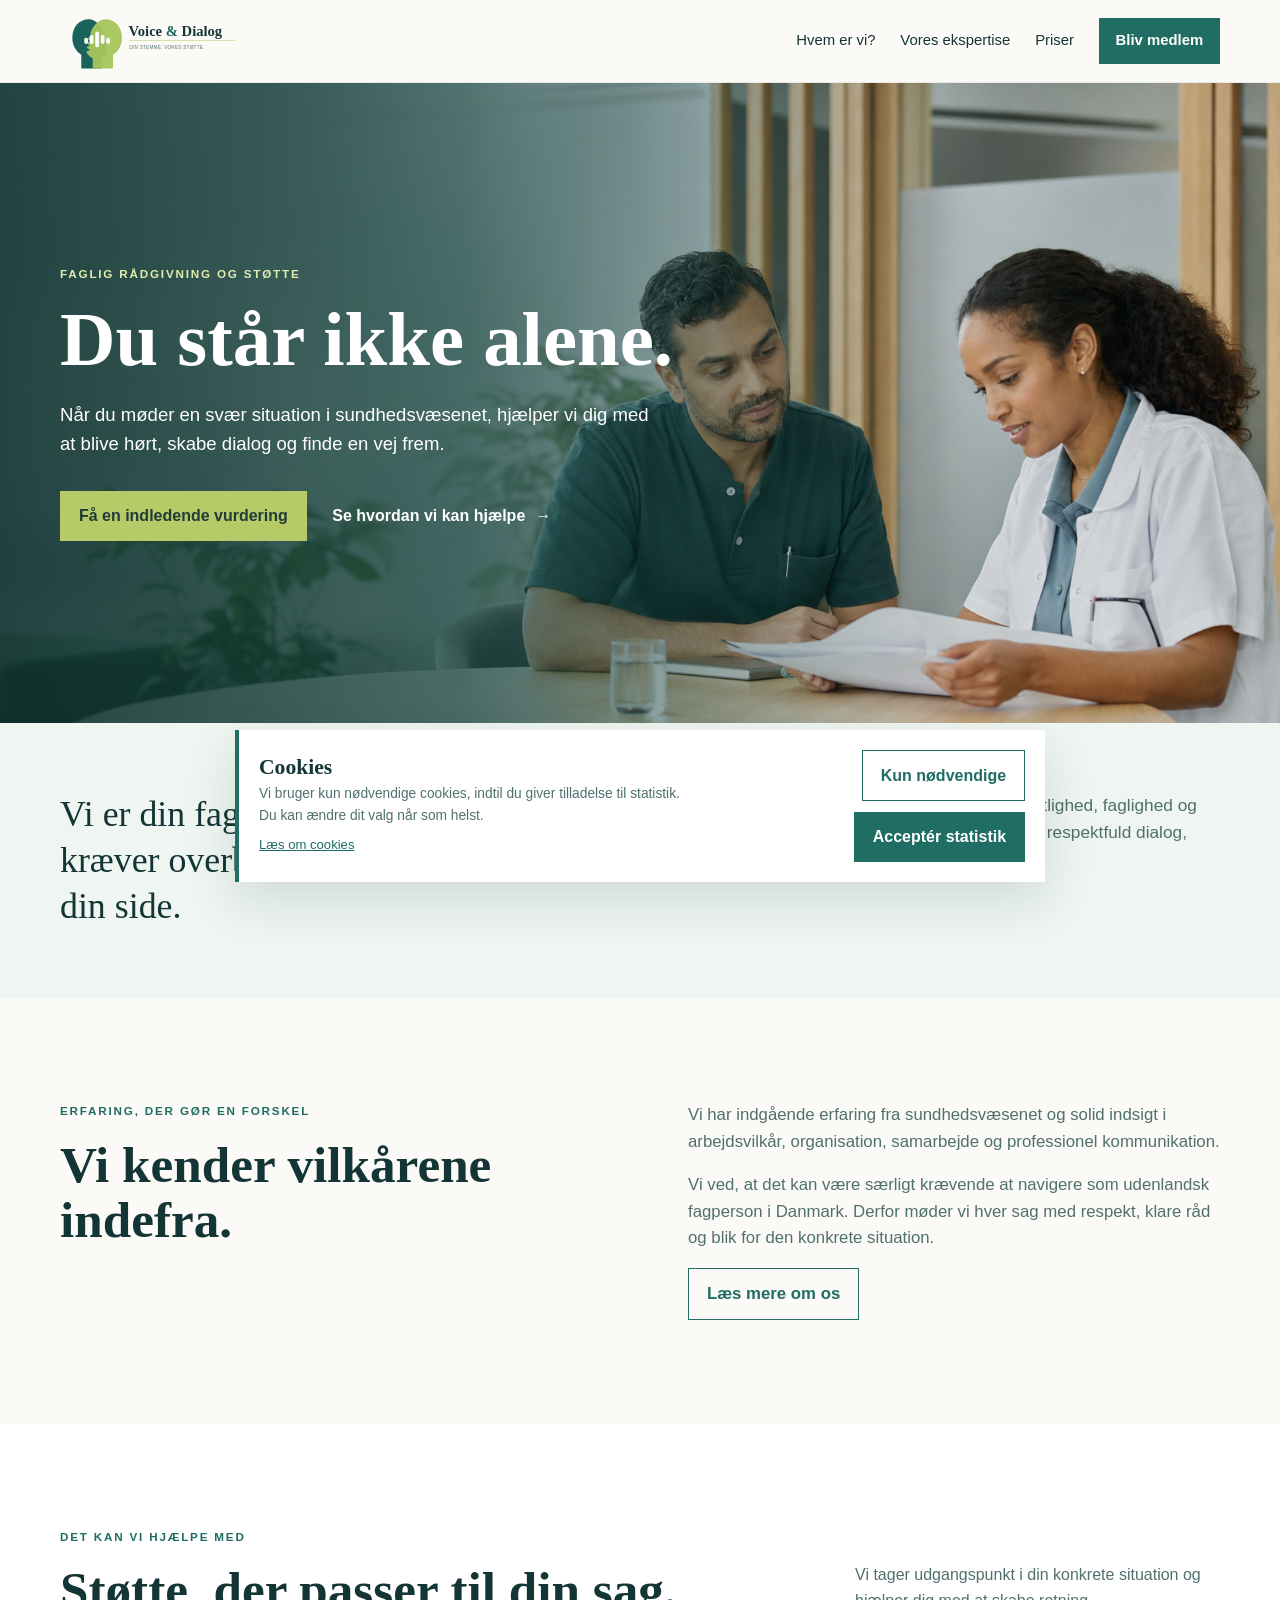
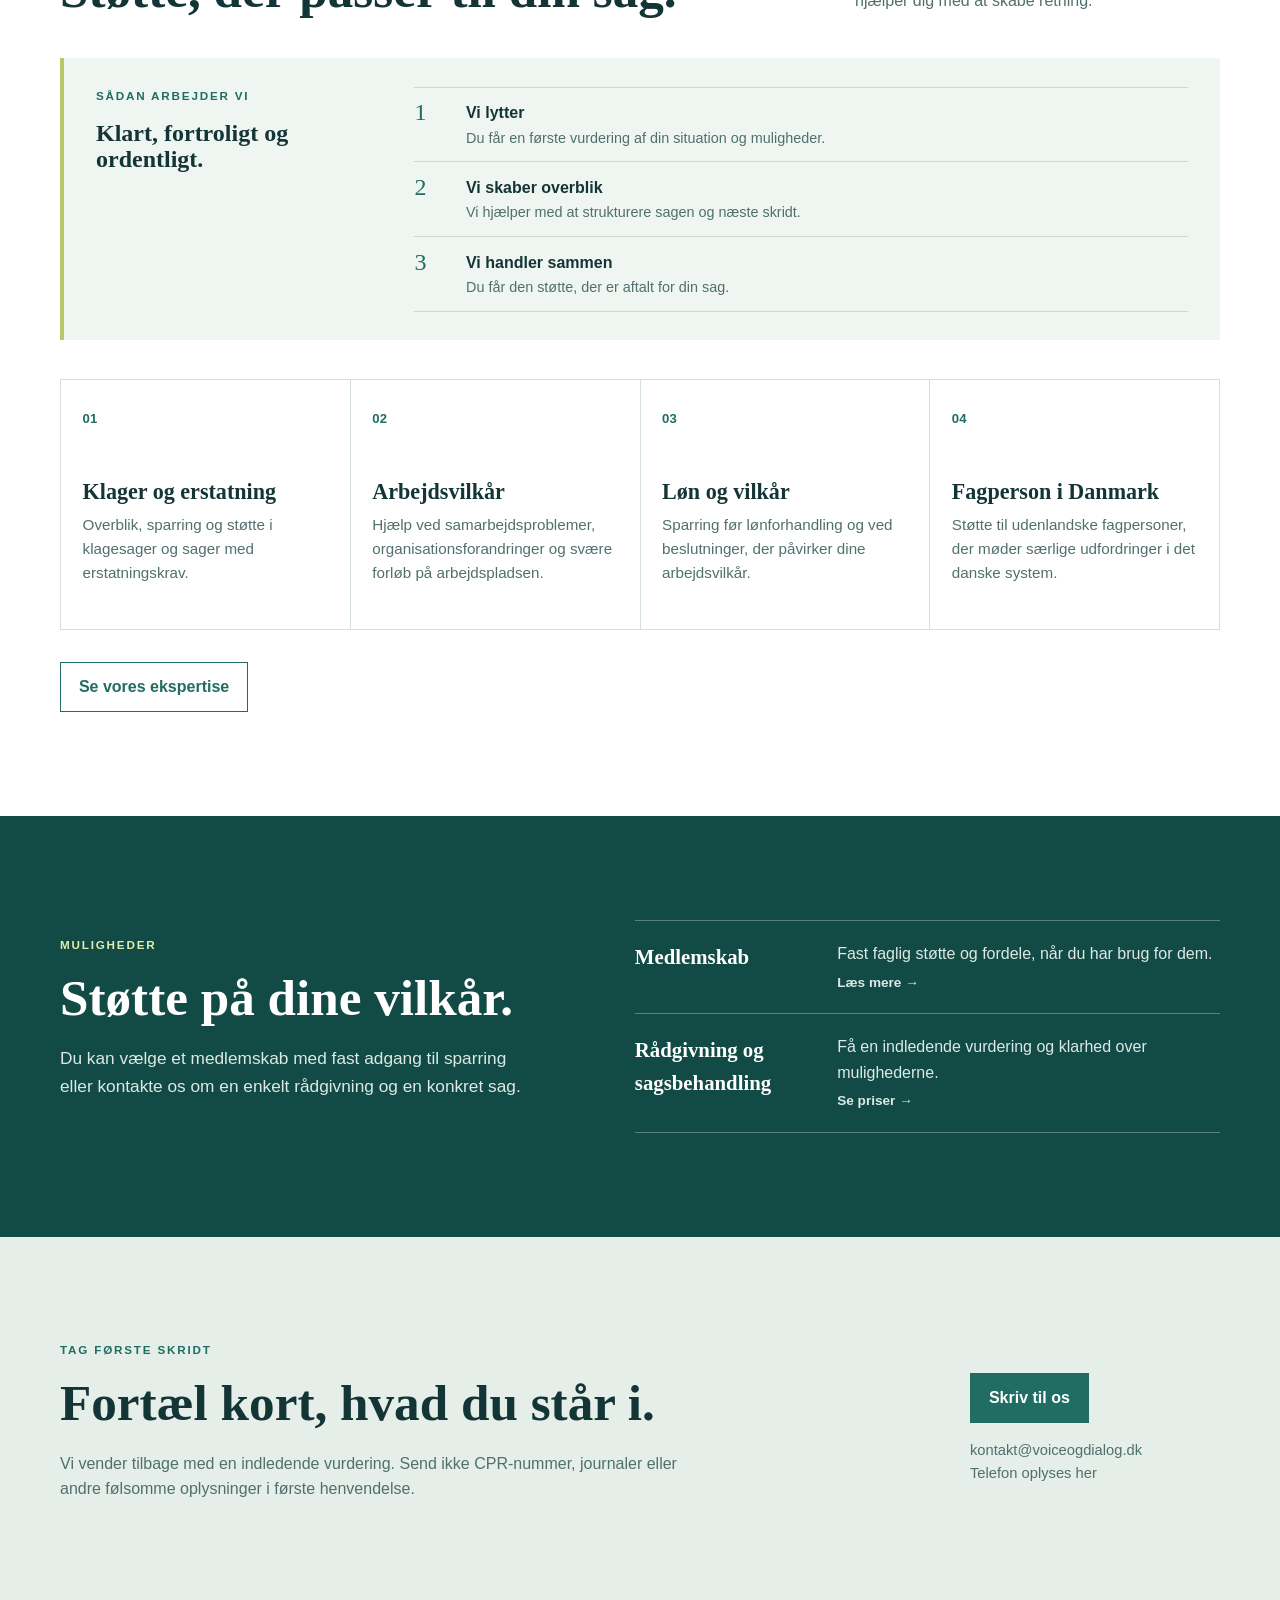
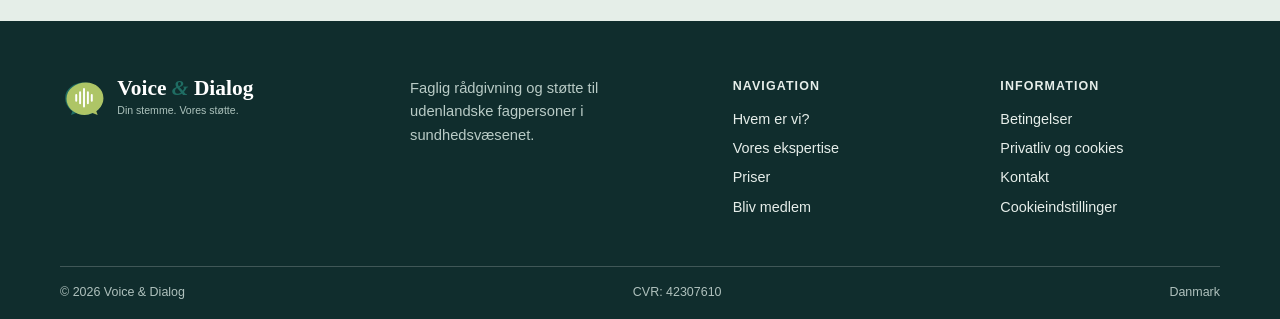
==== index.html @ 3c31e8d5 "First version of the Voice & Dialog website Co-Authored-By: Claude Opus 5.5 <noreply@anthropic.com>" ====
<!doctype html>
<html lang="da">
  <head>
    <meta charset="UTF-8" />
    <meta name="viewport" content="width=device-width, initial-scale=1.0" />
    <meta name="description" content="Voice & Dialog giver faglig rådgivning og støtte til udenlandske fagpersoner i sundhedsvæsenet." />
    <title>Voice & Dialog | Faglig rådgivning og støtte</title>
    <link rel="stylesheet" href="styles.css" />
  </head>
  <body>
    <a class="skip-link" href="#indhold">Spring til indhold</a>
    <header class="site-header" id="top">
      <div class="shell header-inner">
        <a class="brand" href="#top" aria-label="Voice & Dialog, forside">
          <svg class="brand-mark" viewBox="0 0 74 56" aria-hidden="true">
            <path d="M37 4C21 4 8 14 8 28c0 8 4 15 11 20l-2 6 8-3c4 2 8 3 12 3 16 0 29-11 29-25S53 4 37 4Z" fill="#1f6d63" />
            <path d="M40 4c15 0 27 10 27 24 0 8-4 15-11 20l2 6-8-3c-4 2-8 3-12 3-15 0-28-11-28-25S24 4 40 4Z" fill="#b6ca67" opacity=".95" />
            <path d="M31 19v17M37 14v27M43 19v17M49 23v9M25 23v9" stroke="#fff" stroke-linecap="round" stroke-width="3" />
          </svg>
          <span><strong>Voice <i>&</i> Dialog</strong><small>Din stemme. Vores støtte.</small></span>
        </a>
        <button class="menu-toggle" type="button" aria-label="Åbn menu" aria-expanded="false" aria-controls="site-nav"><span></span><span></span><span></span></button>
        <nav class="site-nav" id="site-nav" aria-label="Hovedmenu">
          <a href="hvem-er-vi.html">Hvem er vi?</a>
          <a href="hvad-kan-vi-goere.html">Vores ekspertise</a>
          <a href="priser.html">Priser</a>
          <a class="nav-cta" href="bliv-medlem.html">Bliv medlem</a>
        </nav>
      </div>
    </header>

    <main id="indhold">
      <section class="hero" aria-labelledby="hero-heading">
        <div class="hero-image" role="img" aria-label="To sundhedsfaglige i fortrolig rådgivning"></div>
        <div class="hero-shade"></div>
        <div class="shell hero-content">
          <p class="eyebrow light">Faglig rådgivning og støtte</p>
          <h1 id="hero-heading">Du står ikke alene.</h1>
          <p class="hero-copy">Når du møder en svær situation i sundhedsvæsenet, hjælper vi dig med at blive hørt, skabe dialog og finde en vej frem.</p>
          <div class="hero-actions">
            <a class="button button-primary" href="#kontakt">Få en indledende vurdering</a>
            <a class="text-link light-link" href="#hjaelp">Se hvordan vi kan hjælpe <span aria-hidden="true">→</span></a>
          </div>
        </div>
      </section>

      <section class="intro section">
        <div class="shell intro-grid">
          <p class="intro-lead">Vi er din faglige sparringspartner, når en sag kræver overblik, ro og en stærk stemme ved din side.</p>
          <p>Voice & Dialog arbejder for ordentlighed, faglighed og fair behandling. Vi skaber rum for respektfuld dialog, også når situationen er kompleks.</p>
        </div>
      </section>

      <section class="section about" id="om-os" aria-labelledby="about-heading">
        <div class="shell about-grid">
          <div>
            <p class="eyebrow">Erfaring, der gør en forskel</p>
            <h2 id="about-heading">Vi kender vilkårene indefra.</h2>
          </div>
          <div class="about-copy">
            <p>Vi har indgående erfaring fra sundhedsvæsenet og solid indsigt i arbejdsvilkår, organisation, samarbejde og professionel kommunikation.</p>
            <p>Vi ved, at det kan være særligt krævende at navigere som udenlandsk fagperson i Danmark. Derfor møder vi hver sag med respekt, klare råd og blik for den konkrete situation.</p>
            <a class="button button-outline" href="hvem-er-vi.html">Læs mere om os</a>
          </div>
        </div>
      </section>

      <section class="section services" id="hjaelp" aria-labelledby="services-heading">
        <div class="shell">
          <div class="section-heading">
            <div><p class="eyebrow">Det kan vi hjælpe med</p><h2 id="services-heading">Støtte, der passer til din sag.</h2></div>
            <p>Vi tager udgangspunkt i din konkrete situation og hjælper dig med at skabe retning.</p>
          </div>
          <div class="compact-process">
            <div><p class="eyebrow">Sådan arbejder vi</p><h3>Klart, fortroligt og ordentligt.</h3></div>
            <ol class="compact-process-list">
              <li><span>1</span><div><strong>Vi lytter</strong><p>Du får en første vurdering af din situation og muligheder.</p></div></li>
              <li><span>2</span><div><strong>Vi skaber overblik</strong><p>Vi hjælper med at strukturere sagen og næste skridt.</p></div></li>
              <li><span>3</span><div><strong>Vi handler sammen</strong><p>Du får den støtte, der er aftalt for din sag.</p></div></li>
            </ol>
          </div>
          <div class="service-grid">
            <article class="service-card"><span>01</span><h3>Klager og erstatning</h3><p>Overblik, sparring og støtte i klagesager og sager med erstatningskrav.</p></article>
            <article class="service-card"><span>02</span><h3>Arbejdsvilkår</h3><p>Hjælp ved samarbejdsproblemer, organisationsforandringer og svære forløb på arbejdspladsen.</p></article>
            <article class="service-card"><span>03</span><h3>Løn og vilkår</h3><p>Sparring før lønforhandling og ved beslutninger, der påvirker dine arbejdsvilkår.</p></article>
            <article class="service-card"><span>04</span><h3>Fagperson i Danmark</h3><p>Støtte til udenlandske fagpersoner, der møder særlige udfordringer i det danske system.</p></article>
          </div>
          <div class="section-actions"><a class="button button-outline" href="hvad-kan-vi-goere.html">Se vores ekspertise</a></div>
        </div>
      </section>

      <section class="opportunities section" aria-labelledby="opportunities-heading">
        <div class="shell opportunities-grid">
          <div><p class="eyebrow light">Muligheder</p><h2 id="opportunities-heading">Støtte på dine vilkår.</h2><p>Du kan vælge et medlemskab med fast adgang til sparring eller kontakte os om en enkelt rådgivning og en konkret sag.</p></div>
          <div class="opportunity-links">
            <a href="bliv-medlem.html"><strong>Medlemskab</strong><span>Fast faglig støtte og fordele, når du har brug for dem. <b>Læs mere →</b></span></a>
            <a href="priser.html"><strong>Rådgivning og sagsbehandling</strong><span>Få en indledende vurdering og klarhed over mulighederne. <b>Se priser →</b></span></a>
          </div>
        </div>
      </section>

      <section class="contact section" id="kontakt" aria-labelledby="contact-heading">
        <div class="shell contact-inner">
          <div><p class="eyebrow">Tag første skridt</p><h2 id="contact-heading">Fortæl kort, hvad du står i.</h2><p>Vi vender tilbage med en indledende vurdering. Send ikke CPR-nummer, journaler eller andre følsomme oplysninger i første henvendelse.</p></div>
          <div class="contact-actions"><a class="button button-primary contact-email" href="mailto:kontakt@voiceogdialog.dk">Skriv til os</a><p class="contact-details"><span class="contact-email-text">kontakt@voiceogdialog.dk</span><br><span class="contact-phone-text">Telefon oplyses her</span></p></div>
        </div>
      </section>
    </main>

    <footer class="site-footer">
      <div class="shell footer-grid">
        <div class="brand footer-brand"><svg class="brand-mark" viewBox="0 0 74 56" aria-hidden="true"><path d="M37 4C21 4 8 14 8 28c0 8 4 15 11 20l-2 6 8-3c4 2 8 3 12 3 16 0 29-11 29-25S53 4 37 4Z" fill="#1f6d63"/><path d="M40 4c15 0 27 10 27 24 0 8-4 15-11 20l2 6-8-3c-4 2-8 3-12 3-15 0-28-11-28-25S24 4 40 4Z" fill="#b6ca67" opacity=".95"/><path d="M31 19v17M37 14v27M43 19v17M49 23v9M25 23v9" stroke="#fff" stroke-linecap="round" stroke-width="3"/></svg><span><strong>Voice <i>&</i> Dialog</strong><small>Din stemme. Vores støtte.</small></span></div>
        <p>Faglig rådgivning og støtte til udenlandske fagpersoner i sundhedsvæsenet.</p>
        <div class="footer-links"><strong>Navigation</strong><a href="hvem-er-vi.html">Hvem er vi?</a><a href="hvad-kan-vi-goere.html">Vores ekspertise</a><a href="priser.html">Priser</a><a href="bliv-medlem.html">Bliv medlem</a></div>
        <div class="footer-links"><strong>Information</strong><a href="betingelser.html">Betingelser</a><a href="privatliv.html">Privatliv og cookies</a><a href="#kontakt">Kontakt</a><button type="button" class="cookie-settings">Cookieindstillinger</button></div>
      </div>
      <div class="shell footer-bottom"><span>© <span id="year"></span> Voice & Dialog</span><span class="cvr-text">CVR: 42307610</span><span>Danmark</span></div>
    </footer>

    <dialog class="payment-dialog" id="payment-dialog" aria-labelledby="payment-dialog-title">
      <button class="dialog-close" type="button" aria-label="Luk">×</button>
      <p class="eyebrow">Klar til betaling</p><h2 id="payment-dialog-title">Betalingslink mangler</h2>
      <p>Betalingen åbner her, når ejerens sikre Stripe Payment Link er indsat i <code>config.js</code>.</p>
      <a class="button button-primary" href="#kontakt">Kontakt Voice & Dialog</a>
    </dialog>

    <section class="cookie-banner" id="cookie-banner" aria-label="Cookievalg" hidden>
      <div><h2>Cookies</h2><p>Vi bruger kun nødvendige cookies, indtil du giver tilladelse til statistik. Du kan ændre dit valg når som helst.</p><a href="privatliv.html">Læs om cookies</a></div>
      <div class="cookie-actions"><button class="button button-quiet" type="button" data-cookie-choice="necessary">Kun nødvendige</button><button class="button button-primary" type="button" data-cookie-choice="all">Acceptér statistik</button></div>
    </section>

    <script src="config.js"></script>
    <script src="app.js"></script>
  </body>
</html>
---- styles.css ----
.footer-bottom button { appearance:none; border:0; background:transparent; color:#afc1bd; padding:0; cursor:pointer; font-size:inherit; text-decoration:underline; }
.footer-logo { display:block; width:220px; height:auto; max-width:100%; }
.price-table { margin:1.8rem 0 3.25rem; }
:root { --ink:#143536; --ink-muted:#50706e; --forest:#1f6d63; --forest-deep:#124b45; --lime:#b6ca67; --mist:#eff5f1; --warm:#fbfaf6; --line:#d6e0da; --white:#fff; --shadow:0 18px 45px rgba(19, 63, 58, .14); }
* { box-sizing:border-box; } html { scroll-behavior:smooth; } body { margin:0; color:var(--ink); background:var(--warm); font-family:Arial, Helvetica, sans-serif; line-height:1.58; } h1,h2,h3,p { margin-top:0; } h1,h2,h3 { font-family:Georgia, 'Times New Roman', serif; line-height:1.08; letter-spacing:0; } h1 { font-size:clamp(2.8rem, 6vw, 5.4rem); max-width:680px; margin-bottom:1.1rem; } h2 { font-size:clamp(2.1rem, 4vw, 3.45rem); margin-bottom:1.25rem; } h3 { font-size:1.38rem; margin-bottom:.55rem; } a { color:inherit; } button { font:inherit; } .shell { width:min(1160px, calc(100% - 48px)); margin:auto; } .skip-link { position:absolute; left:-999px; top:auto; } .skip-link:focus { left:1rem; top:1rem; z-index:20; background:white; padding:.75rem; }
.site-header { background:rgba(251,250,246,.96); position:sticky; top:0; z-index:10; border-bottom:1px solid rgba(20,53,54,.08); backdrop-filter:blur(9px); } .header-inner { min-height:82px; display:flex; align-items:center; justify-content:space-between; gap:2rem; } .brand { text-decoration:none; display:flex; align-items:center; gap:.58rem; color:var(--ink); min-width:max-content; } .brand-mark { width:48px; height:auto; } .brand strong { display:block; font-family:Georgia, serif; font-size:1.34rem; line-height:1.05; } .brand i { color:var(--forest); } .brand small { color:var(--ink-muted); display:block; font-size:.66rem; margin-top:.13rem; font-family:Arial,sans-serif; } .site-nav { display:flex; align-items:center; gap:1.55rem; font-size:.93rem; } .site-nav a { text-decoration:none; } .site-nav a:not(.nav-cta):hover, .text-link:hover, .footer-links a:hover { color:var(--forest); } .nav-cta { background:var(--forest); color:white; padding:.72rem 1.05rem; font-weight:bold; } .menu-toggle { display:none; border:0; background:none; padding:.5rem; } .menu-toggle span { background:var(--ink); display:block; width:23px; height:2px; margin:5px; }
.hero { min-height:640px; position:relative; display:grid; align-items:center; color:white; overflow:hidden; } .hero-image { position:absolute; inset:0; background:url('assets/raadgivning-hero.png') center/cover no-repeat; } .hero-shade { position:absolute; inset:0; background:linear-gradient(90deg, rgba(13,49,45,.9) 0%, rgba(16,62,57,.72) 36%, rgba(13,49,45,.1) 75%); } .hero-content { position:relative; padding-block:7rem; } .eyebrow { color:var(--forest); text-transform:uppercase; letter-spacing:1.8px; font-weight:bold; font-size:.73rem; margin-bottom:1rem; } .eyebrow.light { color:#e1edae; } .hero-copy { max-width:590px; font-size:1.16rem; margin-bottom:2rem; } .hero-actions { display:flex; align-items:center; gap:1.6rem; flex-wrap:wrap; } .button { border:1px solid transparent; display:inline-flex; align-items:center; justify-content:center; min-height:46px; padding:.72rem 1.12rem; cursor:pointer; font-weight:bold; text-decoration:none; transition:.18s ease; } .button-primary { background:var(--forest); color:white; } .button-primary:hover { background:var(--forest-deep); transform:translateY(-1px); } .hero .button-primary { background:var(--lime); color:#213b38; } .hero .button-primary:hover { background:#cbdd81; } .text-link { color:var(--forest); font-weight:bold; text-decoration:none; } .text-link span { margin-left:.35rem; } .light-link { color:white; }
.section { padding:6.5rem 0; } .intro { background:var(--mist); padding:4.3rem 0; } .intro-grid { display:grid; grid-template-columns:1.2fr .8fr; gap:5rem; align-items:start; } .intro-lead { font-family:Georgia, serif; font-size:clamp(1.65rem, 2.8vw, 2.45rem); line-height:1.28; margin:0; } .intro-grid p:last-child { color:var(--ink-muted); margin:0; font-size:1.08rem; } .about { background:var(--warm); } .about-grid { display:grid; grid-template-columns:1fr 1fr; gap:6rem; } .about-copy { max-width:540px; color:var(--ink-muted); font-size:1.05rem; } .about-copy .text-link { display:inline-block; margin-top:.4rem; }
.profile { background:var(--forest-deep); color:white; } .profile-grid { display:grid; grid-template-columns:100px 1fr 1.4fr; gap:3rem; align-items:start; } .profile-number { font-family:Georgia,serif; font-size:5rem; color:var(--lime); line-height:.8; } .profile-role { color:#d8e6b3; margin-bottom:0; } .profile-copy { color:#ebf4eb; border-left:1px solid rgba(255,255,255,.3); padding-left:2rem; } .profile-copy p:last-child { margin-bottom:0; }
.services { background:white; } .section-heading { display:flex; justify-content:space-between; gap:4rem; align-items:end; margin-bottom:2.5rem; } .section-heading h2 { margin-bottom:0; } .section-heading > p { max-width:365px; color:var(--ink-muted); margin-bottom:.3rem; } .service-grid { display:grid; grid-template-columns:repeat(4,1fr); border-top:1px solid var(--line); border-left:1px solid var(--line); } .service-card { padding:1.6rem 1.35rem 1.8rem; border-right:1px solid var(--line); border-bottom:1px solid var(--line); min-height:250px; } .service-card span { color:var(--forest); font-weight:bold; font-size:.82rem; } .service-card h3 { margin-top:3.1rem; } .service-card p { color:var(--ink-muted); font-size:.95rem; margin-bottom:0; }
.process { background:var(--mist); } .process-grid { display:grid; grid-template-columns:.9fr 1.1fr; gap:7rem; } .process-list { list-style:none; padding:0; margin:0; counter-reset:none; } .process-list li { display:grid; grid-template-columns:56px 1fr; gap:1rem; padding:1.25rem 0; border-top:1px solid #cbd9d1; } .process-list li:last-child { border-bottom:1px solid #cbd9d1; } .process-list span { color:var(--forest); font-family:Georgia,serif; font-size:1.7rem; } .process-list h3 { margin-bottom:.2rem; } .process-list p { color:var(--ink-muted); margin:0; }
.membership { background:var(--forest-deep); color:white; } .membership-grid { display:grid; grid-template-columns:1fr 430px; gap:8rem; align-items:center; } .membership-copy { max-width:550px; } .membership-copy h2 { font-size:clamp(2.35rem,4vw,4rem); } .membership-copy > p:last-child { color:#dce9e6; font-size:1.1rem; } .price-card { background:var(--warm); color:var(--ink); padding:2.15rem; box-shadow:var(--shadow); } .price-label { color:var(--ink-muted); margin-bottom:.45rem; } .price { display:flex; align-items:baseline; gap:.45rem; margin-bottom:1.7rem; } .price strong { font-family:Georgia,serif; font-size:4.1rem; line-height:1; } .price span { color:var(--ink-muted); } .price-card ul { list-style:none; padding:0; border-top:1px solid var(--line); margin:0 0 1.55rem; } .price-card li { padding:.7rem 0 .7rem 1.45rem; position:relative; border-bottom:1px solid var(--line); font-size:.94rem; } .price-card li:before { content:'✓'; position:absolute; left:0; color:var(--forest); font-weight:bold; } .button-accent { background:var(--lime); color:#243c37; width:100%; } .button-accent:hover { background:#cadd81; } .price-note { text-align:center; color:var(--ink-muted); font-size:.77rem; margin:1rem 0 0; }
.pricing { background:var(--warm); } .pricing-grid { display:grid; grid-template-columns:.85fr 1.15fr; gap:6.5rem; } .pricing-grid > div:first-child p:last-child { color:var(--ink-muted); max-width:380px; } .price-lines { border-top:1px solid var(--line); } .price-lines > div { display:grid; grid-template-columns:1.1fr 1fr auto; gap:1.2rem; align-items:start; padding:1.35rem 0; border-bottom:1px solid var(--line); } .price-lines h3 { font-size:1.15rem; margin:0; } .price-lines p { color:var(--ink-muted); font-size:.9rem; margin:0; } .price-lines strong { white-space:nowrap; font-family:Georgia,serif; font-size:1.1rem; text-align:right; } .inline-payment { grid-column:1/-1; border:0; padding:0; background:none; color:var(--forest); text-decoration:none; text-align:left; cursor:pointer; font-weight:bold; }
.contact { background:#e5eee8; } .contact-inner { display:grid; grid-template-columns:1fr auto; gap:5rem; align-items:center; } .contact-inner > div:first-child { max-width:650px; } .contact-inner > div:first-child p:last-child { color:var(--ink-muted); } .contact-actions { text-align:left; min-width:250px; } .contact-details { margin:1rem 0 0; color:var(--ink-muted); font-size:.92rem; }
.site-footer { background:#102d2d; color:#e6eeea; padding:3.5rem 0 1rem; } .footer-grid { display:grid; grid-template-columns:1fr 1fr auto; gap:3rem; align-items:start; } .footer-brand { color:white; } .footer-brand small { color:#adc3bd; } .footer-grid > p { color:#b9cbc6; margin:0; max-width:350px; font-size:.92rem; } .footer-links { display:flex; flex-direction:column; gap:.4rem; font-size:.9rem; } .footer-links a,.footer-links button { color:#e6eeea; background:none; border:0; padding:0; text-align:left; text-decoration:none; cursor:pointer; } .footer-bottom { margin-top:3rem; padding-top:1rem; border-top:1px solid rgba(255,255,255,.2); display:flex; justify-content:space-between; flex-wrap:wrap; gap:1rem; color:#afc1bd; font-size:.78rem; } .footer-bottom a { color:#afc1bd; }
.cookie-banner { position:fixed; bottom:18px; left:18px; right:18px; z-index:20; background:white; color:var(--ink); box-shadow:var(--shadow); padding:1.25rem; display:flex; justify-content:space-between; gap:2rem; align-items:center; max-width:810px; margin:auto; border-left:4px solid var(--forest); } .cookie-banner h2 { font-size:1.35rem; margin-bottom:.25rem; } .cookie-banner p { color:var(--ink-muted); font-size:.86rem; margin-bottom:.3rem; max-width:480px; } .cookie-banner a { color:var(--forest); font-size:.82rem; } .cookie-actions { display:flex; gap:.7rem; flex-wrap:wrap; justify-content:flex-end; } .button-quiet { background:white; border-color:var(--forest); color:var(--forest); } .payment-dialog { width:min(480px, calc(100% - 36px)); border:0; box-shadow:var(--shadow); padding:2.2rem; color:var(--ink); } .payment-dialog::backdrop { background:rgba(11,42,40,.65); } .payment-dialog h2 { font-size:2rem; } .dialog-close { position:absolute; right:1rem; top:.75rem; background:transparent; border:0; color:var(--ink); cursor:pointer; font-size:2rem; line-height:1; }
@media (max-width:800px) { .shell { width:min(100% - 32px, 1160px); } .header-inner { min-height:70px; } .menu-toggle { display:block; } .site-nav { display:none; position:absolute; top:70px; left:0; right:0; background:var(--warm); border-bottom:1px solid var(--line); padding:1rem 1rem 1.3rem; flex-direction:column; align-items:stretch; gap:.8rem; } .site-nav.is-open { display:flex; } .site-nav .nav-cta { text-align:center; } .hero { min-height:600px; } .hero-shade { background:linear-gradient(90deg, rgba(13,49,45,.92), rgba(13,49,45,.62)); } .hero-content { padding-block:5rem; } .section { padding:4.5rem 0; } .intro-grid,.about-grid,.process-grid,.membership-grid,.pricing-grid,.contact-inner { grid-template-columns:1fr; gap:2rem; } .profile-grid { grid-template-columns:55px 1fr; gap:1.25rem; } .profile-copy { grid-column:1/-1; border-left:0; padding-left:0; border-top:1px solid rgba(255,255,255,.3); padding-top:1.3rem; } .profile-number { font-size:3rem; } .section-heading { display:block; margin-bottom:2rem; } .section-heading > p { margin-top:1rem; } .service-grid { grid-template-columns:1fr 1fr; } .service-card { min-height:205px; } .service-card h3 { margin-top:1.8rem; } .price-lines > div { grid-template-columns:1fr auto; } .price-lines p { grid-column:1/-1; } .price-lines strong { grid-column:1; text-align:left; } .footer-grid { grid-template-columns:1fr; gap:1.5rem; } .footer-bottom { margin-top:2rem; } .cookie-banner { display:block; } .cookie-actions { justify-content:flex-start; margin-top:1rem; } }
@media (max-width:480px) { .brand strong { font-size:1.18rem; } .brand small { font-size:.58rem; } .brand-mark { width:41px; } .hero { min-height:570px; } .hero-copy { font-size:1.06rem; } .service-grid { grid-template-columns:1fr; } .price-lines > div { grid-template-columns:1fr; gap:.45rem; } .price-lines strong { grid-column:auto; } .hero-actions { align-items:flex-start; flex-direction:column; gap:1rem; } }

/* Links and detailed pages */
.button-outline { border-color:var(--forest); color:var(--forest); background:transparent; }
.button-outline:hover { background:var(--forest); color:white; }
.section-actions { margin-top:2rem; }
.process-action { margin-top:1.5rem; }
.membership-link { display:block; text-align:center; margin-top:1.1rem; font-size:.88rem; }
.cookie-banner[hidden] { display:none; }
.page-hero { background:var(--mist); padding:5.5rem 0 4rem; border-bottom:1px solid var(--line); }
.page-hero h1 { font-size:clamp(2.7rem,5.5vw,4.7rem); max-width:850px; }
.page-hero p:last-child { color:var(--ink-muted); max-width:700px; font-size:1.15rem; }
.page-content { padding:5rem 0 6.5rem; }
.page-grid { display:grid; grid-template-columns:minmax(0,1.1fr) minmax(280px,.7fr); gap:6rem; align-items:start; }
.page-grid h2 { font-size:clamp(1.9rem,3.3vw,2.9rem); margin-top:3rem; }
.page-grid h2:first-child { margin-top:0; }
.page-grid p,.detail-list li { color:var(--ink-muted); }
.detail-list { padding-left:1.2rem; }
.detail-list li { margin-bottom:.65rem; }
.page-aside { position:sticky; top:110px; padding:1.7rem; background:white; border-top:4px solid var(--lime); }
.page-aside h2 { font-size:1.55rem; margin-top:0; }
.page-aside p { font-size:.94rem; }
.page-aside .button { width:100%; margin-top:.55rem; }
.detail-cards { display:grid; grid-template-columns:repeat(2,1fr); gap:1rem; margin:2rem 0; }
.detail-card { padding:1.5rem; background:white; border-top:3px solid var(--forest); }
.detail-card h3 { font-size:1.2rem; }
.detail-card p { margin-bottom:0; font-size:.94rem; }
.notice { padding:1.2rem 1.3rem; background:#f0f5d9; border-left:4px solid var(--lime); color:#35504d; }
.compact-process { background:var(--mist); border-left:4px solid var(--lime); margin-bottom:2.4rem; padding:1.8rem 2rem; display:grid; grid-template-columns:280px 1fr; gap:2.4rem; align-items:start; }
.compact-process h3 { font-size:1.5rem; margin-bottom:0; }
.compact-process-list { list-style:none; margin:0; padding:0; border-top:1px solid #cbd9d1; }
.compact-process-list li { display:grid; grid-template-columns:38px 1fr; gap:.85rem; padding:.8rem 0; border-bottom:1px solid #cbd9d1; }
.compact-process-list li > span { color:var(--forest); font-family:Georgia,serif; font-size:1.5rem; line-height:1; }
.compact-process-list strong { display:block; margin-bottom:.12rem; }
.compact-process-list p { color:var(--ink-muted); font-size:.9rem; line-height:1.45; margin:0; }
.opportunities { background:var(--forest-deep); color:white; }
.opportunities-grid { display:grid; grid-template-columns:.9fr 1.1fr; gap:6rem; align-items:center; }
.opportunities-grid > div:first-child { max-width:530px; }
.opportunities-grid > div:first-child p:last-child { color:#dce9e6; font-size:1.08rem; }
.opportunity-links { border-top:1px solid rgba(255,255,255,.3); }
.opportunity-links a { color:white; display:grid; grid-template-columns:180px 1fr; gap:1.4rem; padding:1.25rem 0; border-bottom:1px solid rgba(255,255,255,.3); text-decoration:none; }
.opportunity-links strong { font-family:Georgia,serif; font-size:1.3rem; }
.opportunity-links span { color:#dce9e6; }
.opportunity-links b { color:#dce9e6; display:block; font-size:.85rem; margin-top:.35rem; }
@media (max-width:800px) { .page-grid { grid-template-columns:1fr; gap:2.2rem; } .page-aside { position:static; } .detail-cards { grid-template-columns:1fr; } .compact-process,.opportunities-grid { grid-template-columns:1fr; gap:1.5rem; } .opportunity-links a { grid-template-columns:1fr; gap:.3rem; } }

/* Brand and portrait */
.site-header .brand::before { content:""; display:block; width:244px; height:66px; background:url('assets/voice-dialog-logo.svg') left center / contain no-repeat; }
.site-header .brand > * { display:none; }
.profile-grid { grid-template-columns:70px 220px .9fr 1.3fr; gap:2.4rem; }
.profile-portrait { margin:0; align-self:stretch; min-height:285px; position:relative; overflow:hidden; background:#e4eee8; }
.profile-portrait img { display:block; width:100%; height:100%; object-fit:cover; }
.profile-portrait figcaption { position:absolute; left:0; right:0; bottom:0; padding:.6rem .8rem; background:rgba(11,47,44,.88); color:white; font-family:Georgia,serif; font-size:1.04rem; }
.page-portrait { float:none; width:min(100%, 360px); min-height:455px; margin:0 0 1.8rem; }
.page-portrait img { object-position:center 30%; }
.footer-links strong { color:#e6eeea; font-size:.78rem; letter-spacing:1.1px; text-transform:uppercase; margin-bottom:.3rem; }
.footer-grid { grid-template-columns:1.1fr 1fr .8fr .8fr; }
@media (max-width:800px) { .site-header .brand::before { width:207px; height:56px; } .profile-grid { grid-template-columns:55px 1fr; } .profile-portrait { grid-column:1/-1; min-height:380px; max-width:430px; } }
@media (max-width:800px) { .footer-grid { grid-template-columns:1fr; } }
@media (max-width:600px) { .page-portrait { width:100%; min-height:420px; margin:0 0 1.3rem; max-width:none; } }
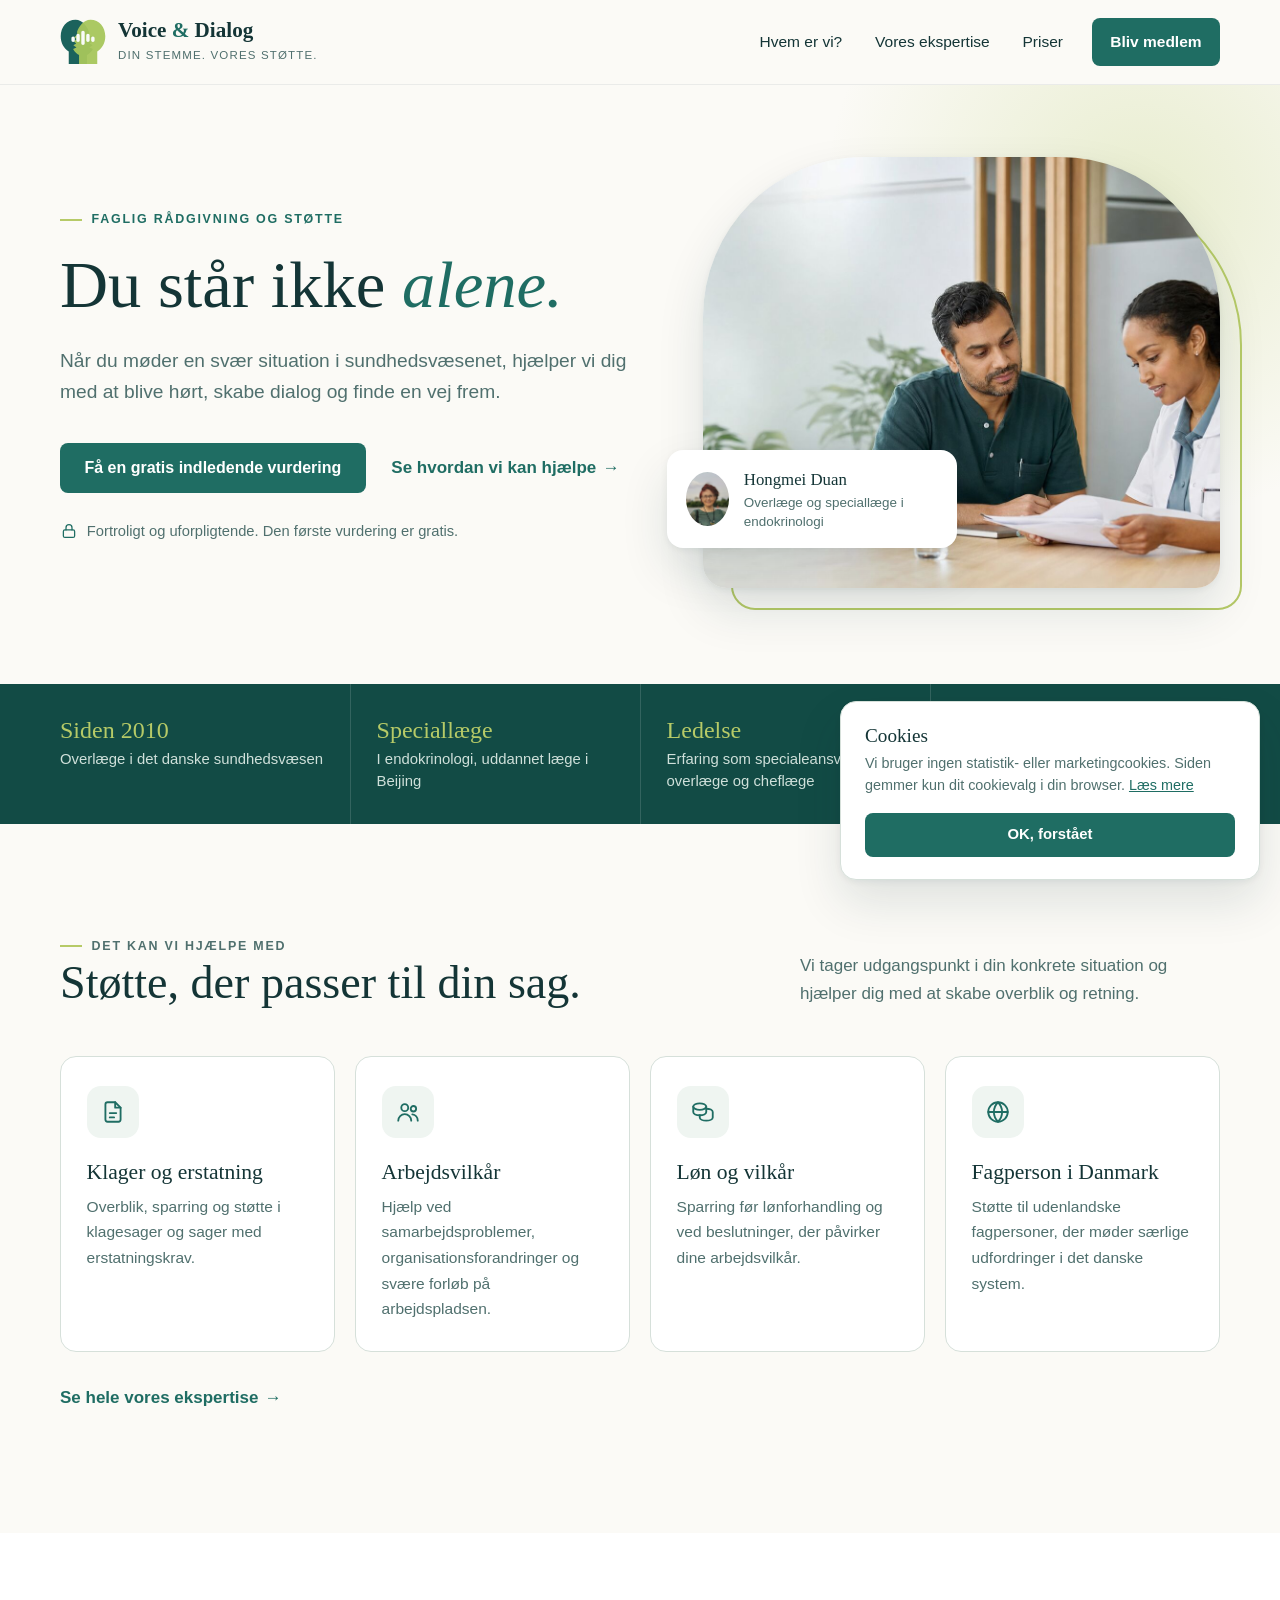
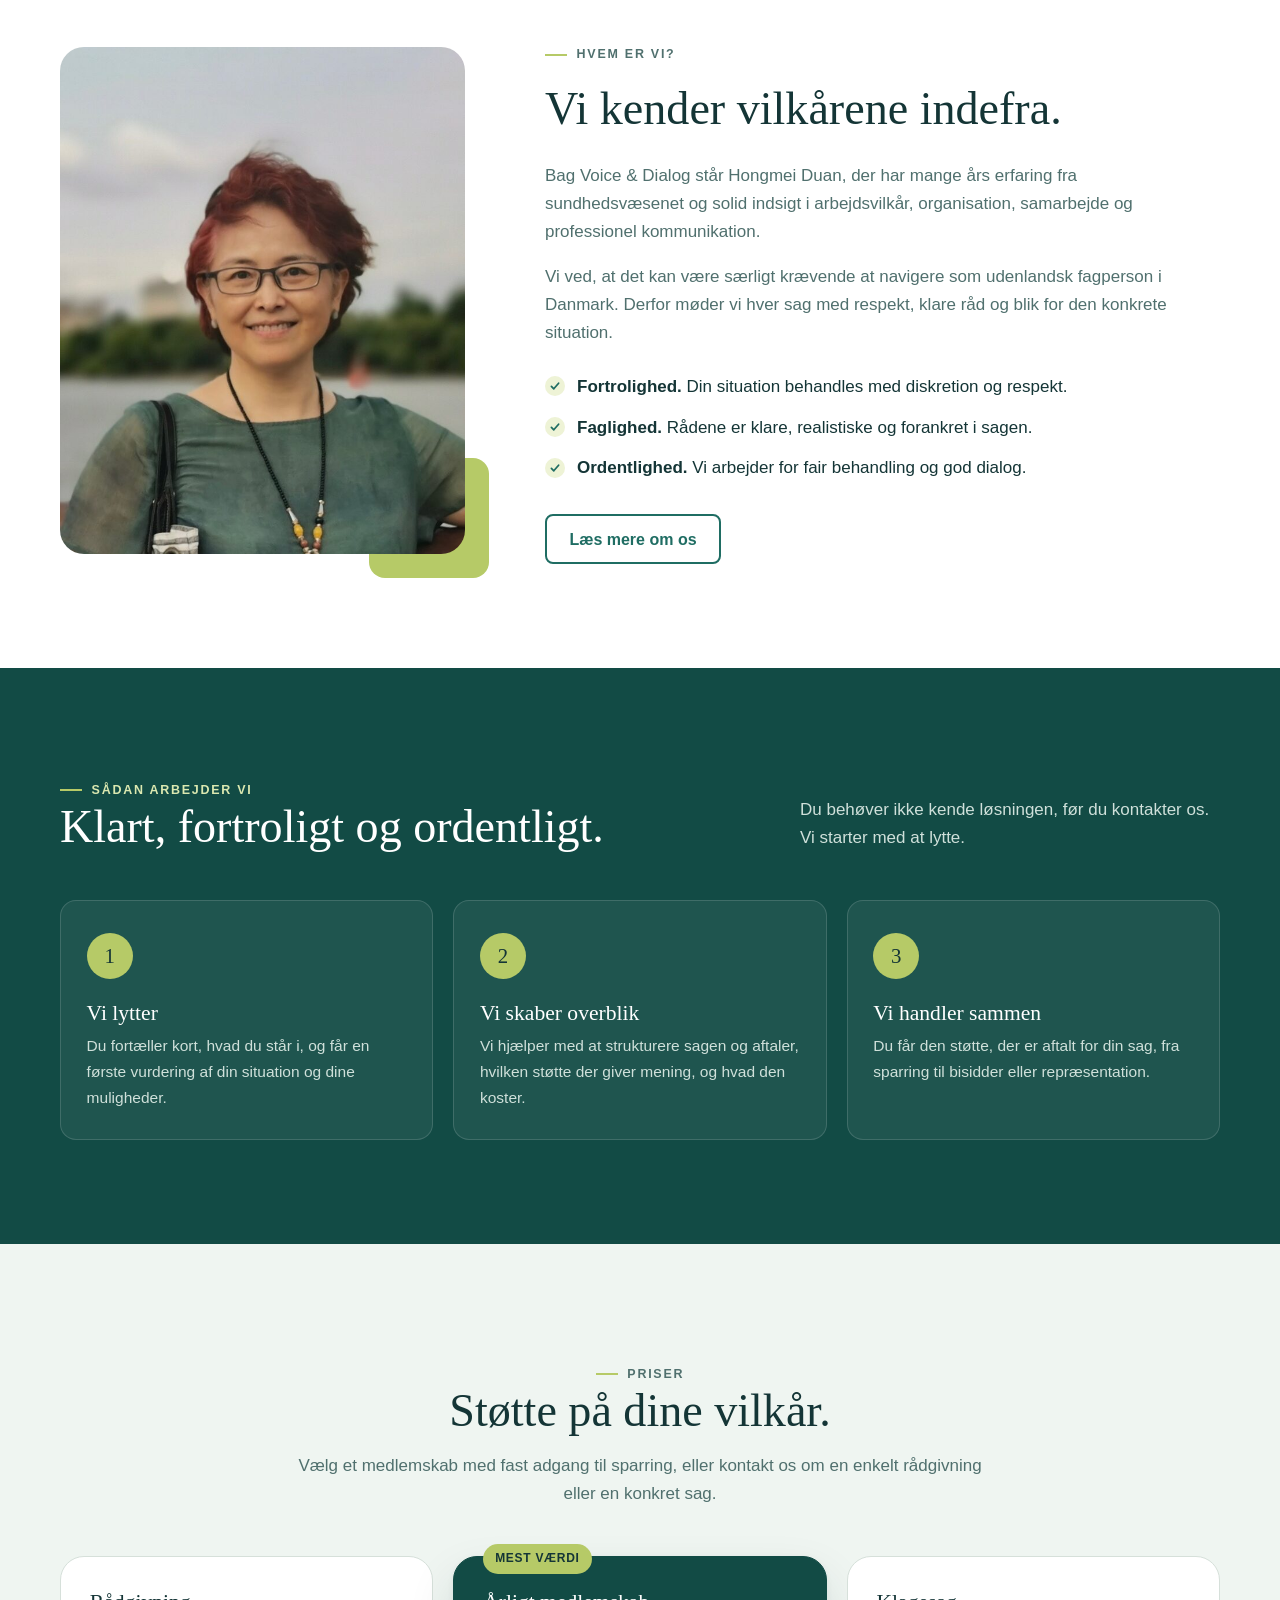
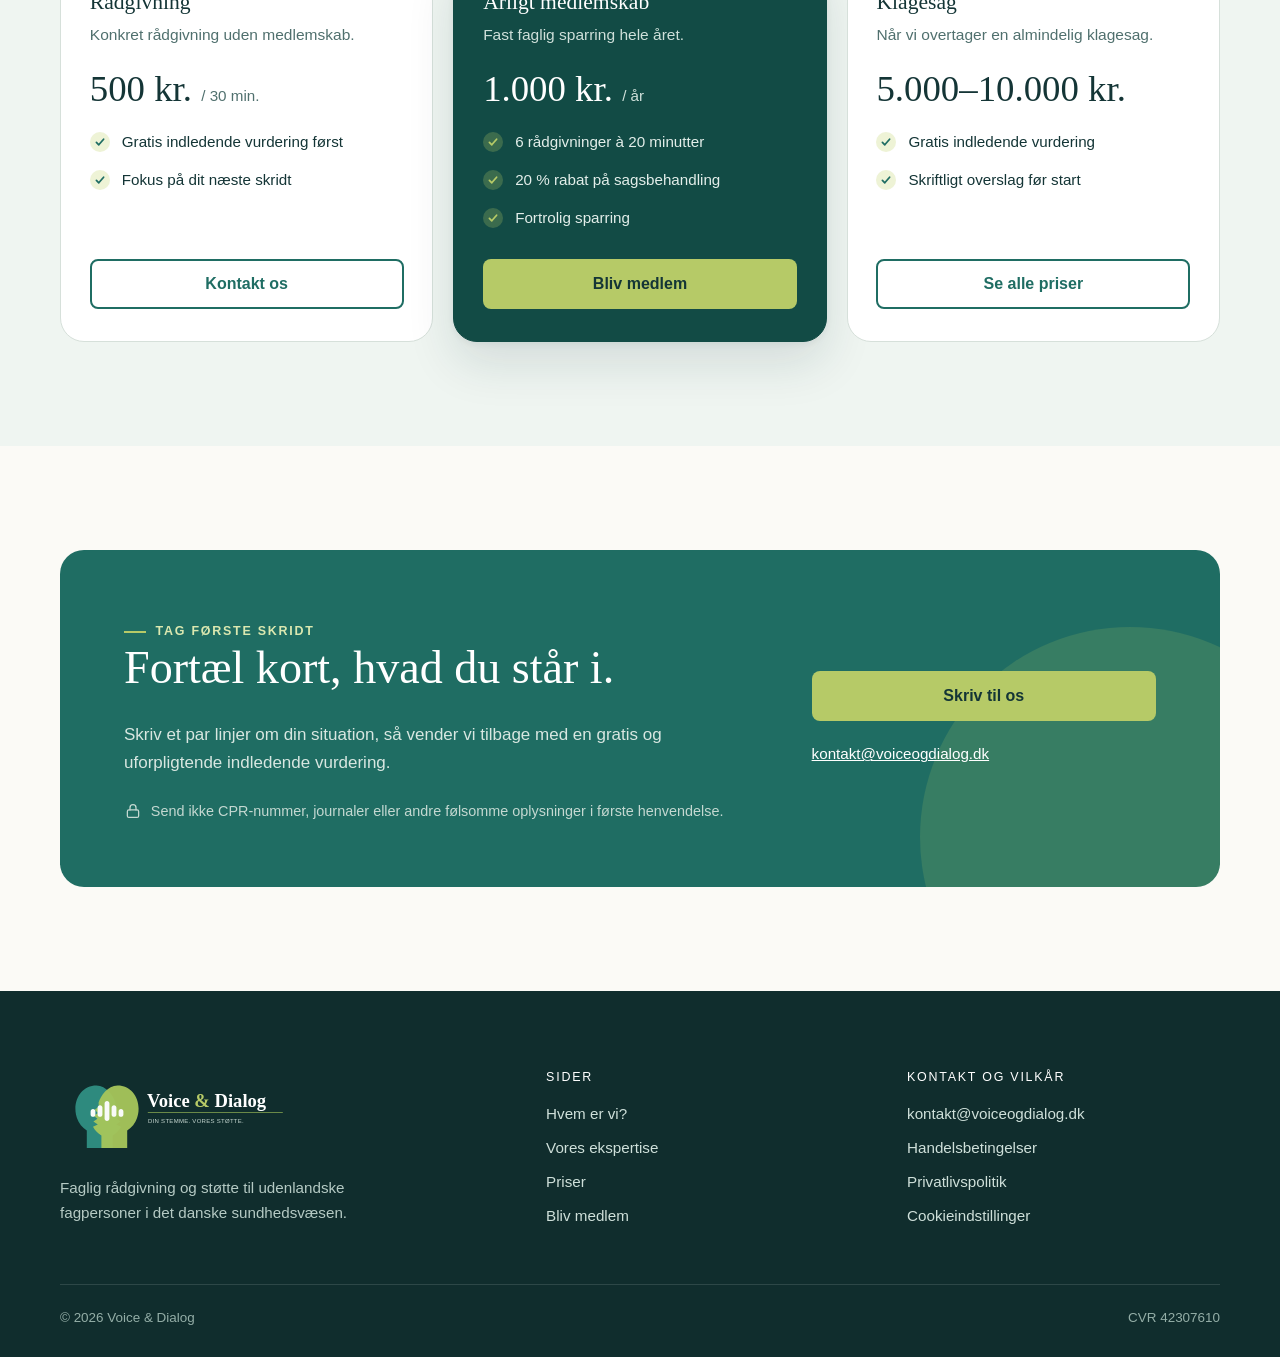
==== commit 12a721fa: "Redesign site, fix payment links, footer logo and cookie banner - New calmer design in the brand pal" ====
--- a/index.html
+++ b/index.html
@@ -3,131 +3,205 @@
   <head>
     <meta charset="UTF-8" />
     <meta name="viewport" content="width=device-width, initial-scale=1.0" />
-    <meta name="description" content="Voice & Dialog giver faglig rådgivning og støtte til udenlandske fagpersoner i sundhedsvæsenet." />
-    <title>Voice & Dialog | Faglig rådgivning og støtte</title>
+    <title>Voice &amp; Dialog | Faglig rådgivning og støtte i sundhedsvæsenet</title>
+    <meta name="description" content="Voice &amp; Dialog giver faglig rådgivning og støtte til udenlandske fagpersoner i det danske sundhedsvæsen. Få en gratis indledende vurdering." />
+    <meta name="theme-color" content="#124b45" />
+    <meta property="og:type" content="website" />
+    <meta property="og:locale" content="da_DK" />
+    <meta property="og:site_name" content="Voice &amp; Dialog" />
+    <meta property="og:title" content="Voice &amp; Dialog | Faglig rådgivning og støtte i sundhedsvæsenet" />
+    <meta property="og:description" content="Voice &amp; Dialog giver faglig rådgivning og støtte til udenlandske fagpersoner i det danske sundhedsvæsen. Få en gratis indledende vurdering." />
+    <meta property="og:url" content="https://amaliegao.github.io/VoiceOgDialog/" />
+    <meta property="og:image" content="https://amaliegao.github.io/VoiceOgDialog/assets/og-image.jpg" />
+    <link rel="icon" href="assets/voice-dialog-mark.svg" type="image/svg+xml" />
+    <link rel="apple-touch-icon" href="assets/apple-touch-icon.png" />
     <link rel="stylesheet" href="styles.css" />
   </head>
   <body>
     <a class="skip-link" href="#indhold">Spring til indhold</a>
-    <header class="site-header" id="top">
+    <header class="site-header">
       <div class="shell header-inner">
-        <a class="brand" href="#top" aria-label="Voice & Dialog, forside">
-          <svg class="brand-mark" viewBox="0 0 74 56" aria-hidden="true">
-            <path d="M37 4C21 4 8 14 8 28c0 8 4 15 11 20l-2 6 8-3c4 2 8 3 12 3 16 0 29-11 29-25S53 4 37 4Z" fill="#1f6d63" />
-            <path d="M40 4c15 0 27 10 27 24 0 8-4 15-11 20l2 6-8-3c-4 2-8 3-12 3-15 0-28-11-28-25S24 4 40 4Z" fill="#b6ca67" opacity=".95" />
-            <path d="M31 19v17M37 14v27M43 19v17M49 23v9M25 23v9" stroke="#fff" stroke-linecap="round" stroke-width="3" />
-          </svg>
-          <span><strong>Voice <i>&</i> Dialog</strong><small>Din stemme. Vores støtte.</small></span>
+        <a class="brand" href="index.html" aria-label="Voice &amp; Dialog, forside">
+          <img src="assets/voice-dialog-mark.svg" alt="" width="46" height="46" />
+          <span><span class="brand-name">Voice <i>&amp;</i> Dialog</span><span class="brand-tagline">Din stemme. Vores støtte.</span></span>
         </a>
         <button class="menu-toggle" type="button" aria-label="Åbn menu" aria-expanded="false" aria-controls="site-nav"><span></span><span></span><span></span></button>
         <nav class="site-nav" id="site-nav" aria-label="Hovedmenu">
-          <a href="hvem-er-vi.html">Hvem er vi?</a>
-          <a href="hvad-kan-vi-goere.html">Vores ekspertise</a>
-          <a href="priser.html">Priser</a>
+          <a href="hvem-er-vi.html">Hvem er vi?</a><a href="hvad-kan-vi-goere.html">Vores ekspertise</a><a href="priser.html">Priser</a>
           <a class="nav-cta" href="bliv-medlem.html">Bliv medlem</a>
         </nav>
       </div>
     </header>
 
     <main id="indhold">
-      <section class="hero" aria-labelledby="hero-heading">
-        <div class="hero-image" role="img" aria-label="To sundhedsfaglige i fortrolig rådgivning"></div>
-        <div class="hero-shade"></div>
-        <div class="shell hero-content">
-          <p class="eyebrow light">Faglig rådgivning og støtte</p>
-          <h1 id="hero-heading">Du står ikke alene.</h1>
-          <p class="hero-copy">Når du møder en svær situation i sundhedsvæsenet, hjælper vi dig med at blive hørt, skabe dialog og finde en vej frem.</p>
-          <div class="hero-actions">
-            <a class="button button-primary" href="#kontakt">Få en indledende vurdering</a>
-            <a class="text-link light-link" href="#hjaelp">Se hvordan vi kan hjælpe <span aria-hidden="true">→</span></a>
-          </div>
-        </div>
-      </section>
-
-      <section class="intro section">
-        <div class="shell intro-grid">
-          <p class="intro-lead">Vi er din faglige sparringspartner, når en sag kræver overblik, ro og en stærk stemme ved din side.</p>
-          <p>Voice & Dialog arbejder for ordentlighed, faglighed og fair behandling. Vi skaber rum for respektfuld dialog, også når situationen er kompleks.</p>
-        </div>
-      </section>
-
-      <section class="section about" id="om-os" aria-labelledby="about-heading">
-        <div class="shell about-grid">
+      <section class="hero">
+        <div class="shell hero-grid">
           <div>
-            <p class="eyebrow">Erfaring, der gør en forskel</p>
+            <p class="eyebrow">Faglig rådgivning og støtte</p>
+            <h1>Du står ikke <em>alene.</em></h1>
+            <p class="lead">Når du møder en svær situation i sundhedsvæsenet, hjælper vi dig med at blive hørt, skabe dialog og finde en vej frem.</p>
+            <div class="hero-actions">
+              <a class="button button-primary" href="#kontakt">Få en gratis indledende vurdering</a>
+              <a class="text-link" href="#hjaelp">Se hvordan vi kan hjælpe</a>
+            </div>
+            <p class="hero-note"><svg viewBox="0 0 24 24" width="18" height="18" fill="none" stroke="currentColor" stroke-width="1.7" stroke-linecap="round" stroke-linejoin="round" aria-hidden="true"><rect x="4.5" y="10.5" width="15" height="10" rx="2"/><path d="M8 10.5V7.5a4 4 0 0 1 8 0v3"/></svg> Fortroligt og uforpligtende. Den første vurdering er gratis.</p>
+          </div>
+          <div class="hero-media">
+            <img src="assets/raadgivning-hero.jpg" alt="To sundhedsfaglige i en rolig, fortrolig samtale" width="1600" height="900" />
+            <div class="hero-badge">
+              <img src="assets/hongmei-duan.jpeg" alt="" width="54" height="54" />
+              <div><strong>Hongmei Duan</strong><span>Overlæge og speciallæge i endokrinologi</span></div>
+            </div>
+          </div>
+        </div>
+      </section>
+
+      <section class="facts" aria-label="Erfaring">
+        <div class="shell facts-grid">
+          <div class="fact"><strong>Siden 2010</strong><span>Overlæge i det danske sundhedsvæsen</span></div>
+          <div class="fact"><strong>Speciallæge</strong><span>I endokrinologi, uddannet læge i Beijing</span></div>
+          <div class="fact"><strong>Ledelse</strong><span>Erfaring som specialeansvarlig overlæge og cheflæge</span></div>
+          <div class="fact"><strong>Tillidsrepræsentant</strong><span>For overlæger, med indsigt i arbejdsvilkår</span></div>
+        </div>
+      </section>
+
+      <section class="section" id="hjaelp" aria-labelledby="services-heading">
+        <div class="shell">
+          <div class="section-head">
+            <div><p class="eyebrow">Det kan vi hjælpe med</p><h2 id="services-heading">Støtte, der passer til din sag.</h2></div>
+            <p>Vi tager udgangspunkt i din konkrete situation og hjælper dig med at skabe overblik og retning.</p>
+          </div>
+          <div class="card-grid cols-4">
+            <a class="card" href="hvad-kan-vi-goere.html"><div class="icon"><svg viewBox="0 0 24 24" width="26" height="26" fill="none" stroke="currentColor" stroke-width="1.7" stroke-linecap="round" stroke-linejoin="round" aria-hidden="true"><path d="M14 3H7a2 2 0 0 0-2 2v14a2 2 0 0 0 2 2h10a2 2 0 0 0 2-2V8z"/><path d="M14 3v5h5M9 13h6M9 17h4"/></svg></div><h3>Klager og erstatning</h3><p>Overblik, sparring og støtte i klagesager og sager med erstatningskrav.</p></a>
+            <a class="card" href="hvad-kan-vi-goere.html"><div class="icon"><svg viewBox="0 0 24 24" width="26" height="26" fill="none" stroke="currentColor" stroke-width="1.7" stroke-linecap="round" stroke-linejoin="round" aria-hidden="true"><circle cx="9" cy="8" r="3.2"/><path d="M3 20c0-3.3 2.7-6 6-6s6 2.7 6 6"/><circle cx="17" cy="9" r="2.5"/><path d="M16 14.2c2.8.4 5 2.7 5 5.8"/></svg></div><h3>Arbejdsvilkår</h3><p>Hjælp ved samarbejdsproblemer, organisationsforandringer og svære forløb på arbejdspladsen.</p></a>
+            <a class="card" href="hvad-kan-vi-goere.html"><div class="icon"><svg viewBox="0 0 24 24" width="26" height="26" fill="none" stroke="currentColor" stroke-width="1.7" stroke-linecap="round" stroke-linejoin="round" aria-hidden="true"><ellipse cx="9" cy="7" rx="6" ry="3"/><path d="M3 7v5c0 1.7 2.7 3 6 3s6-1.3 6-3V7"/><path d="M9 15v2c0 1.7 2.7 3 6 3s6-1.3 6-3v-5c0-1.7-2.7-3-6-3"/></svg></div><h3>Løn og vilkår</h3><p>Sparring før lønforhandling og ved beslutninger, der påvirker dine arbejdsvilkår.</p></a>
+            <a class="card" href="hvad-kan-vi-goere.html"><div class="icon"><svg viewBox="0 0 24 24" width="26" height="26" fill="none" stroke="currentColor" stroke-width="1.7" stroke-linecap="round" stroke-linejoin="round" aria-hidden="true"><circle cx="12" cy="12" r="9"/><path d="M3 12h18M12 3c2.5 2.6 3.8 5.6 3.8 9s-1.3 6.4-3.8 9c-2.5-2.6-3.8-5.6-3.8-9S9.5 5.6 12 3z"/></svg></div><h3>Fagperson i Danmark</h3><p>Støtte til udenlandske fagpersoner, der møder særlige udfordringer i det danske system.</p></a>
+          </div>
+          <p style="margin-top:2rem"><a class="text-link" href="hvad-kan-vi-goere.html">Se hele vores ekspertise</a></p>
+        </div>
+      </section>
+
+      <section class="section section-white" aria-labelledby="about-heading">
+        <div class="shell person">
+          <div class="person-photo">
+            <img src="assets/hongmei-duan.jpeg" alt="Portræt af Hongmei Duan" width="700" height="961" loading="lazy" />
+          </div>
+          <div class="person-copy">
+            <p class="eyebrow">Hvem er vi?</p>
             <h2 id="about-heading">Vi kender vilkårene indefra.</h2>
-          </div>
-          <div class="about-copy">
-            <p>Vi har indgående erfaring fra sundhedsvæsenet og solid indsigt i arbejdsvilkår, organisation, samarbejde og professionel kommunikation.</p>
+            <p>Bag Voice &amp; Dialog står Hongmei Duan, der har mange års erfaring fra sundhedsvæsenet og solid indsigt i arbejdsvilkår, organisation, samarbejde og professionel kommunikation.</p>
             <p>Vi ved, at det kan være særligt krævende at navigere som udenlandsk fagperson i Danmark. Derfor møder vi hver sag med respekt, klare råd og blik for den konkrete situation.</p>
+            <ul class="checklist">
+              <li><strong>Fortrolighed.</strong> Din situation behandles med diskretion og respekt.</li>
+              <li><strong>Faglighed.</strong> Rådene er klare, realistiske og forankret i sagen.</li>
+              <li><strong>Ordentlighed.</strong> Vi arbejder for fair behandling og god dialog.</li>
+            </ul>
             <a class="button button-outline" href="hvem-er-vi.html">Læs mere om os</a>
           </div>
         </div>
       </section>
 
-      <section class="section services" id="hjaelp" aria-labelledby="services-heading">
-        <div class="shell">
-          <div class="section-heading">
-            <div><p class="eyebrow">Det kan vi hjælpe med</p><h2 id="services-heading">Støtte, der passer til din sag.</h2></div>
-            <p>Vi tager udgangspunkt i din konkrete situation og hjælper dig med at skabe retning.</p>
-          </div>
-          <div class="compact-process">
-            <div><p class="eyebrow">Sådan arbejder vi</p><h3>Klart, fortroligt og ordentligt.</h3></div>
-            <ol class="compact-process-list">
-              <li><span>1</span><div><strong>Vi lytter</strong><p>Du får en første vurdering af din situation og muligheder.</p></div></li>
-              <li><span>2</span><div><strong>Vi skaber overblik</strong><p>Vi hjælper med at strukturere sagen og næste skridt.</p></div></li>
-              <li><span>3</span><div><strong>Vi handler sammen</strong><p>Du får den støtte, der er aftalt for din sag.</p></div></li>
-            </ol>
-          </div>
-          <div class="service-grid">
-            <article class="service-card"><span>01</span><h3>Klager og erstatning</h3><p>Overblik, sparring og støtte i klagesager og sager med erstatningskrav.</p></article>
-            <article class="service-card"><span>02</span><h3>Arbejdsvilkår</h3><p>Hjælp ved samarbejdsproblemer, organisationsforandringer og svære forløb på arbejdspladsen.</p></article>
-            <article class="service-card"><span>03</span><h3>Løn og vilkår</h3><p>Sparring før lønforhandling og ved beslutninger, der påvirker dine arbejdsvilkår.</p></article>
-            <article class="service-card"><span>04</span><h3>Fagperson i Danmark</h3><p>Støtte til udenlandske fagpersoner, der møder særlige udfordringer i det danske system.</p></article>
-          </div>
-          <div class="section-actions"><a class="button button-outline" href="hvad-kan-vi-goere.html">Se vores ekspertise</a></div>
-        </div>
-      </section>
-
-      <section class="opportunities section" aria-labelledby="opportunities-heading">
-        <div class="shell opportunities-grid">
-          <div><p class="eyebrow light">Muligheder</p><h2 id="opportunities-heading">Støtte på dine vilkår.</h2><p>Du kan vælge et medlemskab med fast adgang til sparring eller kontakte os om en enkelt rådgivning og en konkret sag.</p></div>
-          <div class="opportunity-links">
-            <a href="bliv-medlem.html"><strong>Medlemskab</strong><span>Fast faglig støtte og fordele, når du har brug for dem. <b>Læs mere →</b></span></a>
-            <a href="priser.html"><strong>Rådgivning og sagsbehandling</strong><span>Få en indledende vurdering og klarhed over mulighederne. <b>Se priser →</b></span></a>
-          </div>
-        </div>
-      </section>
-
-      <section class="contact section" id="kontakt" aria-labelledby="contact-heading">
-        <div class="shell contact-inner">
-          <div><p class="eyebrow">Tag første skridt</p><h2 id="contact-heading">Fortæl kort, hvad du står i.</h2><p>Vi vender tilbage med en indledende vurdering. Send ikke CPR-nummer, journaler eller andre følsomme oplysninger i første henvendelse.</p></div>
-          <div class="contact-actions"><a class="button button-primary contact-email" href="mailto:kontakt@voiceogdialog.dk">Skriv til os</a><p class="contact-details"><span class="contact-email-text">kontakt@voiceogdialog.dk</span><br><span class="contact-phone-text">Telefon oplyses her</span></p></div>
+      <section class="section section-dark" aria-labelledby="process-heading">
+        <div class="shell">
+          <div class="section-head">
+            <div><p class="eyebrow light">Sådan arbejder vi</p><h2 id="process-heading">Klart, fortroligt og ordentligt.</h2></div>
+            <p style="color:#cfe0da">Du behøver ikke kende løsningen, før du kontakter os. Vi starter med at lytte.</p>
+          </div>
+          <ol class="steps">
+            <li><h3>Vi lytter</h3><p>Du fortæller kort, hvad du står i, og får en første vurdering af din situation og dine muligheder.</p></li>
+            <li><h3>Vi skaber overblik</h3><p>Vi hjælper med at strukturere sagen og aftaler, hvilken støtte der giver mening, og hvad den koster.</p></li>
+            <li><h3>Vi handler sammen</h3><p>Du får den støtte, der er aftalt for din sag, fra sparring til bisidder eller repræsentation.</p></li>
+          </ol>
+        </div>
+      </section>
+
+      <section class="section section-mist" aria-labelledby="price-heading">
+        <div class="shell">
+          <div class="section-head center">
+            <p class="eyebrow">Priser</p>
+            <h2 id="price-heading">Støtte på dine vilkår.</h2>
+            <p>Vælg et medlemskab med fast adgang til sparring, eller kontakt os om en enkelt rådgivning eller en konkret sag.</p>
+          </div>
+          <div class="price-cards">
+            <article class="price-card">
+              <h3>Rådgivning</h3>
+              <p>Konkret rådgivning uden medlemskab.</p>
+              <p class="price">500 kr. <small>/ 30 min.</small></p>
+              <ul class="checklist"><li>Gratis indledende vurdering først</li><li>Fokus på dit næste skridt</li></ul>
+              <a class="button button-outline" href="#kontakt">Kontakt os</a>
+            </article>
+            <article class="price-card featured">
+              <span class="tag">Mest værdi</span>
+              <h3>Årligt medlemskab</h3>
+              <p>Fast faglig sparring hele året.</p>
+              <p class="price">1.000 kr. <small>/ år</small></p>
+              <ul class="checklist"><li>6 rådgivninger à 20 minutter</li><li>20 % rabat på sagsbehandling</li><li>Fortrolig sparring</li></ul>
+              <a class="button button-accent" href="bliv-medlem.html">Bliv medlem</a>
+            </article>
+            <article class="price-card">
+              <h3>Klagesag</h3>
+              <p>Når vi overtager en almindelig klagesag.</p>
+              <p class="price">5.000–10.000 kr.</p>
+              <ul class="checklist"><li>Gratis indledende vurdering</li><li>Skriftligt overslag før start</li></ul>
+              <a class="button button-outline" href="priser.html">Se alle priser</a>
+            </article>
+          </div>
+        </div>
+      </section>
+
+      <section class="section" id="kontakt" aria-labelledby="contact-heading">
+        <div class="shell">
+          <div class="cta-band">
+            <div>
+              <p class="eyebrow light">Tag første skridt</p>
+              <h2 id="contact-heading">Fortæl kort, hvad du står i.</h2>
+              <p>Skriv et par linjer om din situation, så vender vi tilbage med en gratis og uforpligtende indledende vurdering.</p>
+              <p class="privacy-hint"><svg viewBox="0 0 24 24" width="18" height="18" fill="none" stroke="currentColor" stroke-width="1.7" stroke-linecap="round" stroke-linejoin="round" aria-hidden="true"><rect x="4.5" y="10.5" width="15" height="10" rx="2"/><path d="M8 10.5V7.5a4 4 0 0 1 8 0v3"/></svg> Send ikke CPR-nummer, journaler eller andre følsomme oplysninger i første henvendelse.</p>
+            </div>
+            <div class="cta-actions">
+              <a class="button button-accent" data-mailto href="mailto:kontakt@voiceogdialog.dk">Skriv til os</a>
+              <div class="contact-lines">
+                <a data-field="email" href="mailto:kontakt@voiceogdialog.dk">kontakt@voiceogdialog.dk</a>
+                <a data-field="phone" href="#"></a>
+              </div>
+            </div>
+          </div>
         </div>
       </section>
     </main>
 
     <footer class="site-footer">
       <div class="shell footer-grid">
-        <div class="brand footer-brand"><svg class="brand-mark" viewBox="0 0 74 56" aria-hidden="true"><path d="M37 4C21 4 8 14 8 28c0 8 4 15 11 20l-2 6 8-3c4 2 8 3 12 3 16 0 29-11 29-25S53 4 37 4Z" fill="#1f6d63"/><path d="M40 4c15 0 27 10 27 24 0 8-4 15-11 20l2 6-8-3c-4 2-8 3-12 3-15 0-28-11-28-25S24 4 40 4Z" fill="#b6ca67" opacity=".95"/><path d="M31 19v17M37 14v27M43 19v17M49 23v9M25 23v9" stroke="#fff" stroke-linecap="round" stroke-width="3"/></svg><span><strong>Voice <i>&</i> Dialog</strong><small>Din stemme. Vores støtte.</small></span></div>
-        <p>Faglig rådgivning og støtte til udenlandske fagpersoner i sundhedsvæsenet.</p>
-        <div class="footer-links"><strong>Navigation</strong><a href="hvem-er-vi.html">Hvem er vi?</a><a href="hvad-kan-vi-goere.html">Vores ekspertise</a><a href="priser.html">Priser</a><a href="bliv-medlem.html">Bliv medlem</a></div>
-        <div class="footer-links"><strong>Information</strong><a href="betingelser.html">Betingelser</a><a href="privatliv.html">Privatliv og cookies</a><a href="#kontakt">Kontakt</a><button type="button" class="cookie-settings">Cookieindstillinger</button></div>
+        <div>
+          <img class="footer-logo" src="assets/voice-dialog-logo-light.svg" alt="Voice &amp; Dialog. Din stemme. Vores støtte." width="240" height="84" />
+          <p>Faglig rådgivning og støtte til udenlandske fagpersoner i det danske sundhedsvæsen.</p>
+        </div>
+        <div class="footer-col">
+          <h2>Sider</h2>
+          <ul>
+            <li><a href="hvem-er-vi.html">Hvem er vi?</a></li>
+            <li><a href="hvad-kan-vi-goere.html">Vores ekspertise</a></li>
+            <li><a href="priser.html">Priser</a></li>
+            <li><a href="bliv-medlem.html">Bliv medlem</a></li>
+          </ul>
+        </div>
+        <div class="footer-col">
+          <h2>Kontakt og vilkår</h2>
+          <ul>
+            <li data-field-wrap><a data-field="email" href="mailto:kontakt@voiceogdialog.dk">kontakt@voiceogdialog.dk</a></li>
+            <li data-field-wrap><a data-field="phone" href="#"></a></li>
+            <li><a href="betingelser.html">Handelsbetingelser</a></li>
+            <li><a href="privatliv.html">Privatlivspolitik</a></li>
+            <li><button type="button" class="cookie-settings">Cookieindstillinger</button></li>
+          </ul>
+        </div>
       </div>
-      <div class="shell footer-bottom"><span>© <span id="year"></span> Voice & Dialog</span><span class="cvr-text">CVR: 42307610</span><span>Danmark</span></div>
+      <div class="shell footer-bottom">
+        <span>© <span data-year>2026</span> Voice &amp; Dialog</span>
+        <span data-field="cvr">CVR 42307610</span>
+        <span data-field="address"></span>
+      </div>
     </footer>
-
-    <dialog class="payment-dialog" id="payment-dialog" aria-labelledby="payment-dialog-title">
-      <button class="dialog-close" type="button" aria-label="Luk">×</button>
-      <p class="eyebrow">Klar til betaling</p><h2 id="payment-dialog-title">Betalingslink mangler</h2>
-      <p>Betalingen åbner her, når ejerens sikre Stripe Payment Link er indsat i <code>config.js</code>.</p>
-      <a class="button button-primary" href="#kontakt">Kontakt Voice & Dialog</a>
-    </dialog>
-
-    <section class="cookie-banner" id="cookie-banner" aria-label="Cookievalg" hidden>
-      <div><h2>Cookies</h2><p>Vi bruger kun nødvendige cookies, indtil du giver tilladelse til statistik. Du kan ændre dit valg når som helst.</p><a href="privatliv.html">Læs om cookies</a></div>
-      <div class="cookie-actions"><button class="button button-quiet" type="button" data-cookie-choice="necessary">Kun nødvendige</button><button class="button button-primary" type="button" data-cookie-choice="all">Acceptér statistik</button></div>
-    </section>
 
     <script src="config.js"></script>
     <script src="app.js"></script>
--- a/styles.css
+++ b/styles.css
@@ -1,77 +1,326 @@
-.footer-bottom button { appearance:none; border:0; background:transparent; color:#afc1bd; padding:0; cursor:pointer; font-size:inherit; text-decoration:underline; }
-.footer-logo { display:block; width:220px; height:auto; max-width:100%; }
-.price-table { margin:1.8rem 0 3.25rem; }
-:root { --ink:#143536; --ink-muted:#50706e; --forest:#1f6d63; --forest-deep:#124b45; --lime:#b6ca67; --mist:#eff5f1; --warm:#fbfaf6; --line:#d6e0da; --white:#fff; --shadow:0 18px 45px rgba(19, 63, 58, .14); }
-* { box-sizing:border-box; } html { scroll-behavior:smooth; } body { margin:0; color:var(--ink); background:var(--warm); font-family:Arial, Helvetica, sans-serif; line-height:1.58; } h1,h2,h3,p { margin-top:0; } h1,h2,h3 { font-family:Georgia, 'Times New Roman', serif; line-height:1.08; letter-spacing:0; } h1 { font-size:clamp(2.8rem, 6vw, 5.4rem); max-width:680px; margin-bottom:1.1rem; } h2 { font-size:clamp(2.1rem, 4vw, 3.45rem); margin-bottom:1.25rem; } h3 { font-size:1.38rem; margin-bottom:.55rem; } a { color:inherit; } button { font:inherit; } .shell { width:min(1160px, calc(100% - 48px)); margin:auto; } .skip-link { position:absolute; left:-999px; top:auto; } .skip-link:focus { left:1rem; top:1rem; z-index:20; background:white; padding:.75rem; }
-.site-header { background:rgba(251,250,246,.96); position:sticky; top:0; z-index:10; border-bottom:1px solid rgba(20,53,54,.08); backdrop-filter:blur(9px); } .header-inner { min-height:82px; display:flex; align-items:center; justify-content:space-between; gap:2rem; } .brand { text-decoration:none; display:flex; align-items:center; gap:.58rem; color:var(--ink); min-width:max-content; } .brand-mark { width:48px; height:auto; } .brand strong { display:block; font-family:Georgia, serif; font-size:1.34rem; line-height:1.05; } .brand i { color:var(--forest); } .brand small { color:var(--ink-muted); display:block; font-size:.66rem; margin-top:.13rem; font-family:Arial,sans-serif; } .site-nav { display:flex; align-items:center; gap:1.55rem; font-size:.93rem; } .site-nav a { text-decoration:none; } .site-nav a:not(.nav-cta):hover, .text-link:hover, .footer-links a:hover { color:var(--forest); } .nav-cta { background:var(--forest); color:white; padding:.72rem 1.05rem; font-weight:bold; } .menu-toggle { display:none; border:0; background:none; padding:.5rem; } .menu-toggle span { background:var(--ink); display:block; width:23px; height:2px; margin:5px; }
-.hero { min-height:640px; position:relative; display:grid; align-items:center; color:white; overflow:hidden; } .hero-image { position:absolute; inset:0; background:url('assets/raadgivning-hero.png') center/cover no-repeat; } .hero-shade { position:absolute; inset:0; background:linear-gradient(90deg, rgba(13,49,45,.9) 0%, rgba(16,62,57,.72) 36%, rgba(13,49,45,.1) 75%); } .hero-content { position:relative; padding-block:7rem; } .eyebrow { color:var(--forest); text-transform:uppercase; letter-spacing:1.8px; font-weight:bold; font-size:.73rem; margin-bottom:1rem; } .eyebrow.light { color:#e1edae; } .hero-copy { max-width:590px; font-size:1.16rem; margin-bottom:2rem; } .hero-actions { display:flex; align-items:center; gap:1.6rem; flex-wrap:wrap; } .button { border:1px solid transparent; display:inline-flex; align-items:center; justify-content:center; min-height:46px; padding:.72rem 1.12rem; cursor:pointer; font-weight:bold; text-decoration:none; transition:.18s ease; } .button-primary { background:var(--forest); color:white; } .button-primary:hover { background:var(--forest-deep); transform:translateY(-1px); } .hero .button-primary { background:var(--lime); color:#213b38; } .hero .button-primary:hover { background:#cbdd81; } .text-link { color:var(--forest); font-weight:bold; text-decoration:none; } .text-link span { margin-left:.35rem; } .light-link { color:white; }
-.section { padding:6.5rem 0; } .intro { background:var(--mist); padding:4.3rem 0; } .intro-grid { display:grid; grid-template-columns:1.2fr .8fr; gap:5rem; align-items:start; } .intro-lead { font-family:Georgia, serif; font-size:clamp(1.65rem, 2.8vw, 2.45rem); line-height:1.28; margin:0; } .intro-grid p:last-child { color:var(--ink-muted); margin:0; font-size:1.08rem; } .about { background:var(--warm); } .about-grid { display:grid; grid-template-columns:1fr 1fr; gap:6rem; } .about-copy { max-width:540px; color:var(--ink-muted); font-size:1.05rem; } .about-copy .text-link { display:inline-block; margin-top:.4rem; }
-.profile { background:var(--forest-deep); color:white; } .profile-grid { display:grid; grid-template-columns:100px 1fr 1.4fr; gap:3rem; align-items:start; } .profile-number { font-family:Georgia,serif; font-size:5rem; color:var(--lime); line-height:.8; } .profile-role { color:#d8e6b3; margin-bottom:0; } .profile-copy { color:#ebf4eb; border-left:1px solid rgba(255,255,255,.3); padding-left:2rem; } .profile-copy p:last-child { margin-bottom:0; }
-.services { background:white; } .section-heading { display:flex; justify-content:space-between; gap:4rem; align-items:end; margin-bottom:2.5rem; } .section-heading h2 { margin-bottom:0; } .section-heading > p { max-width:365px; color:var(--ink-muted); margin-bottom:.3rem; } .service-grid { display:grid; grid-template-columns:repeat(4,1fr); border-top:1px solid var(--line); border-left:1px solid var(--line); } .service-card { padding:1.6rem 1.35rem 1.8rem; border-right:1px solid var(--line); border-bottom:1px solid var(--line); min-height:250px; } .service-card span { color:var(--forest); font-weight:bold; font-size:.82rem; } .service-card h3 { margin-top:3.1rem; } .service-card p { color:var(--ink-muted); font-size:.95rem; margin-bottom:0; }
-.process { background:var(--mist); } .process-grid { display:grid; grid-template-columns:.9fr 1.1fr; gap:7rem; } .process-list { list-style:none; padding:0; margin:0; counter-reset:none; } .process-list li { display:grid; grid-template-columns:56px 1fr; gap:1rem; padding:1.25rem 0; border-top:1px solid #cbd9d1; } .process-list li:last-child { border-bottom:1px solid #cbd9d1; } .process-list span { color:var(--forest); font-family:Georgia,serif; font-size:1.7rem; } .process-list h3 { margin-bottom:.2rem; } .process-list p { color:var(--ink-muted); margin:0; }
-.membership { background:var(--forest-deep); color:white; } .membership-grid { display:grid; grid-template-columns:1fr 430px; gap:8rem; align-items:center; } .membership-copy { max-width:550px; } .membership-copy h2 { font-size:clamp(2.35rem,4vw,4rem); } .membership-copy > p:last-child { color:#dce9e6; font-size:1.1rem; } .price-card { background:var(--warm); color:var(--ink); padding:2.15rem; box-shadow:var(--shadow); } .price-label { color:var(--ink-muted); margin-bottom:.45rem; } .price { display:flex; align-items:baseline; gap:.45rem; margin-bottom:1.7rem; } .price strong { font-family:Georgia,serif; font-size:4.1rem; line-height:1; } .price span { color:var(--ink-muted); } .price-card ul { list-style:none; padding:0; border-top:1px solid var(--line); margin:0 0 1.55rem; } .price-card li { padding:.7rem 0 .7rem 1.45rem; position:relative; border-bottom:1px solid var(--line); font-size:.94rem; } .price-card li:before { content:'✓'; position:absolute; left:0; color:var(--forest); font-weight:bold; } .button-accent { background:var(--lime); color:#243c37; width:100%; } .button-accent:hover { background:#cadd81; } .price-note { text-align:center; color:var(--ink-muted); font-size:.77rem; margin:1rem 0 0; }
-.pricing { background:var(--warm); } .pricing-grid { display:grid; grid-template-columns:.85fr 1.15fr; gap:6.5rem; } .pricing-grid > div:first-child p:last-child { color:var(--ink-muted); max-width:380px; } .price-lines { border-top:1px solid var(--line); } .price-lines > div { display:grid; grid-template-columns:1.1fr 1fr auto; gap:1.2rem; align-items:start; padding:1.35rem 0; border-bottom:1px solid var(--line); } .price-lines h3 { font-size:1.15rem; margin:0; } .price-lines p { color:var(--ink-muted); font-size:.9rem; margin:0; } .price-lines strong { white-space:nowrap; font-family:Georgia,serif; font-size:1.1rem; text-align:right; } .inline-payment { grid-column:1/-1; border:0; padding:0; background:none; color:var(--forest); text-decoration:none; text-align:left; cursor:pointer; font-weight:bold; }
-.contact { background:#e5eee8; } .contact-inner { display:grid; grid-template-columns:1fr auto; gap:5rem; align-items:center; } .contact-inner > div:first-child { max-width:650px; } .contact-inner > div:first-child p:last-child { color:var(--ink-muted); } .contact-actions { text-align:left; min-width:250px; } .contact-details { margin:1rem 0 0; color:var(--ink-muted); font-size:.92rem; }
-.site-footer { background:#102d2d; color:#e6eeea; padding:3.5rem 0 1rem; } .footer-grid { display:grid; grid-template-columns:1fr 1fr auto; gap:3rem; align-items:start; } .footer-brand { color:white; } .footer-brand small { color:#adc3bd; } .footer-grid > p { color:#b9cbc6; margin:0; max-width:350px; font-size:.92rem; } .footer-links { display:flex; flex-direction:column; gap:.4rem; font-size:.9rem; } .footer-links a,.footer-links button { color:#e6eeea; background:none; border:0; padding:0; text-align:left; text-decoration:none; cursor:pointer; } .footer-bottom { margin-top:3rem; padding-top:1rem; border-top:1px solid rgba(255,255,255,.2); display:flex; justify-content:space-between; flex-wrap:wrap; gap:1rem; color:#afc1bd; font-size:.78rem; } .footer-bottom a { color:#afc1bd; }
-.cookie-banner { position:fixed; bottom:18px; left:18px; right:18px; z-index:20; background:white; color:var(--ink); box-shadow:var(--shadow); padding:1.25rem; display:flex; justify-content:space-between; gap:2rem; align-items:center; max-width:810px; margin:auto; border-left:4px solid var(--forest); } .cookie-banner h2 { font-size:1.35rem; margin-bottom:.25rem; } .cookie-banner p { color:var(--ink-muted); font-size:.86rem; margin-bottom:.3rem; max-width:480px; } .cookie-banner a { color:var(--forest); font-size:.82rem; } .cookie-actions { display:flex; gap:.7rem; flex-wrap:wrap; justify-content:flex-end; } .button-quiet { background:white; border-color:var(--forest); color:var(--forest); } .payment-dialog { width:min(480px, calc(100% - 36px)); border:0; box-shadow:var(--shadow); padding:2.2rem; color:var(--ink); } .payment-dialog::backdrop { background:rgba(11,42,40,.65); } .payment-dialog h2 { font-size:2rem; } .dialog-close { position:absolute; right:1rem; top:.75rem; background:transparent; border:0; color:var(--ink); cursor:pointer; font-size:2rem; line-height:1; }
-@media (max-width:800px) { .shell { width:min(100% - 32px, 1160px); } .header-inner { min-height:70px; } .menu-toggle { display:block; } .site-nav { display:none; position:absolute; top:70px; left:0; right:0; background:var(--warm); border-bottom:1px solid var(--line); padding:1rem 1rem 1.3rem; flex-direction:column; align-items:stretch; gap:.8rem; } .site-nav.is-open { display:flex; } .site-nav .nav-cta { text-align:center; } .hero { min-height:600px; } .hero-shade { background:linear-gradient(90deg, rgba(13,49,45,.92), rgba(13,49,45,.62)); } .hero-content { padding-block:5rem; } .section { padding:4.5rem 0; } .intro-grid,.about-grid,.process-grid,.membership-grid,.pricing-grid,.contact-inner { grid-template-columns:1fr; gap:2rem; } .profile-grid { grid-template-columns:55px 1fr; gap:1.25rem; } .profile-copy { grid-column:1/-1; border-left:0; padding-left:0; border-top:1px solid rgba(255,255,255,.3); padding-top:1.3rem; } .profile-number { font-size:3rem; } .section-heading { display:block; margin-bottom:2rem; } .section-heading > p { margin-top:1rem; } .service-grid { grid-template-columns:1fr 1fr; } .service-card { min-height:205px; } .service-card h3 { margin-top:1.8rem; } .price-lines > div { grid-template-columns:1fr auto; } .price-lines p { grid-column:1/-1; } .price-lines strong { grid-column:1; text-align:left; } .footer-grid { grid-template-columns:1fr; gap:1.5rem; } .footer-bottom { margin-top:2rem; } .cookie-banner { display:block; } .cookie-actions { justify-content:flex-start; margin-top:1rem; } }
-@media (max-width:480px) { .brand strong { font-size:1.18rem; } .brand small { font-size:.58rem; } .brand-mark { width:41px; } .hero { min-height:570px; } .hero-copy { font-size:1.06rem; } .service-grid { grid-template-columns:1fr; } .price-lines > div { grid-template-columns:1fr; gap:.45rem; } .price-lines strong { grid-column:auto; } .hero-actions { align-items:flex-start; flex-direction:column; gap:1rem; } }
-
-/* Links and detailed pages */
-.button-outline { border-color:var(--forest); color:var(--forest); background:transparent; }
-.button-outline:hover { background:var(--forest); color:white; }
-.section-actions { margin-top:2rem; }
-.process-action { margin-top:1.5rem; }
-.membership-link { display:block; text-align:center; margin-top:1.1rem; font-size:.88rem; }
-.cookie-banner[hidden] { display:none; }
-.page-hero { background:var(--mist); padding:5.5rem 0 4rem; border-bottom:1px solid var(--line); }
-.page-hero h1 { font-size:clamp(2.7rem,5.5vw,4.7rem); max-width:850px; }
-.page-hero p:last-child { color:var(--ink-muted); max-width:700px; font-size:1.15rem; }
-.page-content { padding:5rem 0 6.5rem; }
-.page-grid { display:grid; grid-template-columns:minmax(0,1.1fr) minmax(280px,.7fr); gap:6rem; align-items:start; }
-.page-grid h2 { font-size:clamp(1.9rem,3.3vw,2.9rem); margin-top:3rem; }
-.page-grid h2:first-child { margin-top:0; }
-.page-grid p,.detail-list li { color:var(--ink-muted); }
-.detail-list { padding-left:1.2rem; }
-.detail-list li { margin-bottom:.65rem; }
-.page-aside { position:sticky; top:110px; padding:1.7rem; background:white; border-top:4px solid var(--lime); }
-.page-aside h2 { font-size:1.55rem; margin-top:0; }
-.page-aside p { font-size:.94rem; }
-.page-aside .button { width:100%; margin-top:.55rem; }
-.detail-cards { display:grid; grid-template-columns:repeat(2,1fr); gap:1rem; margin:2rem 0; }
-.detail-card { padding:1.5rem; background:white; border-top:3px solid var(--forest); }
-.detail-card h3 { font-size:1.2rem; }
-.detail-card p { margin-bottom:0; font-size:.94rem; }
-.notice { padding:1.2rem 1.3rem; background:#f0f5d9; border-left:4px solid var(--lime); color:#35504d; }
-.compact-process { background:var(--mist); border-left:4px solid var(--lime); margin-bottom:2.4rem; padding:1.8rem 2rem; display:grid; grid-template-columns:280px 1fr; gap:2.4rem; align-items:start; }
-.compact-process h3 { font-size:1.5rem; margin-bottom:0; }
-.compact-process-list { list-style:none; margin:0; padding:0; border-top:1px solid #cbd9d1; }
-.compact-process-list li { display:grid; grid-template-columns:38px 1fr; gap:.85rem; padding:.8rem 0; border-bottom:1px solid #cbd9d1; }
-.compact-process-list li > span { color:var(--forest); font-family:Georgia,serif; font-size:1.5rem; line-height:1; }
-.compact-process-list strong { display:block; margin-bottom:.12rem; }
-.compact-process-list p { color:var(--ink-muted); font-size:.9rem; line-height:1.45; margin:0; }
-.opportunities { background:var(--forest-deep); color:white; }
-.opportunities-grid { display:grid; grid-template-columns:.9fr 1.1fr; gap:6rem; align-items:center; }
-.opportunities-grid > div:first-child { max-width:530px; }
-.opportunities-grid > div:first-child p:last-child { color:#dce9e6; font-size:1.08rem; }
-.opportunity-links { border-top:1px solid rgba(255,255,255,.3); }
-.opportunity-links a { color:white; display:grid; grid-template-columns:180px 1fr; gap:1.4rem; padding:1.25rem 0; border-bottom:1px solid rgba(255,255,255,.3); text-decoration:none; }
-.opportunity-links strong { font-family:Georgia,serif; font-size:1.3rem; }
-.opportunity-links span { color:#dce9e6; }
-.opportunity-links b { color:#dce9e6; display:block; font-size:.85rem; margin-top:.35rem; }
-@media (max-width:800px) { .page-grid { grid-template-columns:1fr; gap:2.2rem; } .page-aside { position:static; } .detail-cards { grid-template-columns:1fr; } .compact-process,.opportunities-grid { grid-template-columns:1fr; gap:1.5rem; } .opportunity-links a { grid-template-columns:1fr; gap:.3rem; } }
-
-/* Brand and portrait */
-.site-header .brand::before { content:""; display:block; width:244px; height:66px; background:url('assets/voice-dialog-logo.svg') left center / contain no-repeat; }
-.site-header .brand > * { display:none; }
-.profile-grid { grid-template-columns:70px 220px .9fr 1.3fr; gap:2.4rem; }
-.profile-portrait { margin:0; align-self:stretch; min-height:285px; position:relative; overflow:hidden; background:#e4eee8; }
-.profile-portrait img { display:block; width:100%; height:100%; object-fit:cover; }
-.profile-portrait figcaption { position:absolute; left:0; right:0; bottom:0; padding:.6rem .8rem; background:rgba(11,47,44,.88); color:white; font-family:Georgia,serif; font-size:1.04rem; }
-.page-portrait { float:none; width:min(100%, 360px); min-height:455px; margin:0 0 1.8rem; }
-.page-portrait img { object-position:center 30%; }
-.footer-links strong { color:#e6eeea; font-size:.78rem; letter-spacing:1.1px; text-transform:uppercase; margin-bottom:.3rem; }
-.footer-grid { grid-template-columns:1.1fr 1fr .8fr .8fr; }
-@media (max-width:800px) { .site-header .brand::before { width:207px; height:56px; } .profile-grid { grid-template-columns:55px 1fr; } .profile-portrait { grid-column:1/-1; min-height:380px; max-width:430px; } }
-@media (max-width:800px) { .footer-grid { grid-template-columns:1fr; } }
-@media (max-width:600px) { .page-portrait { width:100%; min-height:420px; margin:0 0 1.3rem; max-width:none; } }
+/* Voice & Dialog. Farver, typografi og layout følger DESIGNMANUAL.md. */
+
+:root {
+  --forest: #1f6d63;
+  --forest-deep: #124b45;
+  --ink: #143536;
+  --ink-muted: #50706e;
+  --lime: #b6ca67;
+  --lime-soft: #eef3d6;
+  --mist: #eff5f1;
+  --warm: #fbfaf6;
+  --line: #d6e0da;
+  --footer: #102d2d;
+  --white: #fff;
+
+  --serif: Georgia, 'Times New Roman', serif;
+  --sans: Arial, Helvetica, sans-serif;
+
+  --radius-sm: 8px;
+  --radius: 16px;
+  --radius-lg: 24px;
+  --shadow-soft: 0 1px 2px rgba(20, 53, 54, .05), 0 8px 24px rgba(20, 53, 54, .06);
+  --shadow: 0 2px 6px rgba(20, 53, 54, .06), 0 22px 48px rgba(20, 53, 54, .12);
+
+  --section: 104px;
+}
+
+/* Grundlag */
+*, *::before, *::after { box-sizing: border-box; }
+html { scroll-behavior: smooth; scroll-padding-top: 96px; -webkit-text-size-adjust: 100%; }
+body { margin: 0; background: var(--warm); color: var(--ink); font-family: var(--sans); font-size: 17px; line-height: 1.65; }
+img { max-width: 100%; height: auto; display: block; }
+a { color: var(--forest); }
+button { font: inherit; }
+h1, h2, h3 { font-family: var(--serif); font-weight: 400; line-height: 1.12; letter-spacing: 0; margin: 0 0 .6em; color: var(--ink); }
+h1 { font-size: clamp(2.5rem, 5.2vw, 4.25rem); }
+h2 { font-size: clamp(2rem, 3.6vw, 2.9rem); }
+h3 { font-size: 1.35rem; line-height: 1.25; }
+p { margin: 0 0 1em; }
+strong { font-weight: 700; }
+:focus-visible { outline: 3px solid var(--lime); outline-offset: 3px; border-radius: 4px; }
+.shell { width: min(1160px, calc(100% - 48px)); margin-inline: auto; }
+.skip-link { position: absolute; left: -999px; top: 1rem; z-index: 50; background: var(--white); padding: .75rem 1rem; border-radius: var(--radius-sm); }
+.skip-link:focus { left: 1rem; }
+.muted { color: var(--ink-muted); }
+.lead { font-size: 1.2rem; color: var(--ink-muted); max-width: 640px; }
+.eyebrow { display: inline-flex; align-items: center; gap: .6rem; color: var(--forest); font-size: .78rem; font-weight: 700; letter-spacing: .14em; text-transform: uppercase; margin-bottom: 1.1rem; }
+.eyebrow::before { content: ""; width: 22px; height: 2px; background: var(--lime); }
+.eyebrow.light { color: #dbe8b0; }
+
+/* Knapper */
+.button { display: inline-flex; align-items: center; justify-content: center; gap: .5rem; min-height: 50px; padding: .8rem 1.4rem; border: 2px solid transparent; border-radius: var(--radius-sm); font-weight: 700; font-size: 1rem; line-height: 1.2; text-decoration: none; cursor: pointer; transition: background-color .18s ease, color .18s ease, border-color .18s ease, transform .18s ease; }
+.button:hover { transform: translateY(-1px); }
+.button-primary { background: var(--forest); color: var(--white); }
+.button-primary:hover { background: var(--forest-deep); }
+.button-accent { background: var(--lime); color: var(--ink); }
+.button-accent:hover { background: #c7d97f; }
+.button-outline { background: transparent; border-color: var(--forest); color: var(--forest); }
+.button-outline:hover { background: var(--forest); color: var(--white); }
+.button-ghost-light { background: transparent; border-color: rgba(255, 255, 255, .55); color: var(--white); }
+.button-ghost-light:hover { background: var(--white); color: var(--forest-deep); }
+.button-block { width: 100%; }
+.text-link { display: inline-flex; align-items: center; gap: .4rem; color: var(--forest); font-weight: 700; text-decoration: none; }
+.text-link::after { content: "→"; transition: transform .18s ease; }
+.text-link:hover::after { transform: translateX(3px); }
+
+/* Header */
+.site-header { position: sticky; top: 0; z-index: 30; background: rgba(251, 250, 246, .94); backdrop-filter: blur(10px); border-bottom: 1px solid rgba(20, 53, 54, .07); }
+.header-inner { min-height: 84px; display: flex; align-items: center; justify-content: space-between; gap: 2rem; }
+.brand { display: inline-flex; align-items: center; gap: .75rem; color: var(--ink); text-decoration: none; }
+.brand img { width: 46px; height: 46px; }
+.brand-name { display: block; font-family: var(--serif); font-weight: 700; font-size: 1.32rem; line-height: 1.05; }
+.brand-name i { font-style: normal; color: var(--forest); }
+.brand-tagline { display: block; margin-top: .25rem; color: var(--ink-muted); font-size: .72rem; letter-spacing: .1em; text-transform: uppercase; }
+.site-nav { display: flex; align-items: center; gap: .35rem; }
+.site-nav a { color: var(--ink); text-decoration: none; font-size: .97rem; padding: .55rem .85rem; border-radius: var(--radius-sm); }
+.site-nav a:hover { background: var(--mist); }
+.site-nav a[aria-current="page"] { color: var(--forest); font-weight: 700; }
+.site-nav .nav-cta { margin-left: .6rem; background: var(--forest); color: var(--white); font-weight: 700; padding: .7rem 1.15rem; }
+.site-nav .nav-cta:hover, .site-nav .nav-cta[aria-current="page"] { background: var(--forest-deep); color: var(--white); }
+.menu-toggle { display: none; width: 46px; height: 46px; border: 1px solid var(--line); border-radius: var(--radius-sm); background: var(--white); cursor: pointer; padding: 0; }
+.menu-toggle span { display: block; width: 20px; height: 2px; margin: 4px auto; background: var(--ink); transition: transform .2s ease, opacity .2s ease; }
+.menu-toggle[aria-expanded="true"] span:nth-child(1) { transform: translateY(6px) rotate(45deg); }
+.menu-toggle[aria-expanded="true"] span:nth-child(2) { opacity: 0; }
+.menu-toggle[aria-expanded="true"] span:nth-child(3) { transform: translateY(-6px) rotate(-45deg); }
+
+/* Sektioner */
+.section { padding-block: var(--section); }
+.section-mist { background: var(--mist); }
+.section-white { background: var(--white); }
+.section-dark { background: var(--forest-deep); color: #e3eeea; }
+.section-dark h2, .section-dark h3 { color: var(--white); }
+.section-head { display: grid; grid-template-columns: 1fr minmax(0, 420px); gap: 3rem; align-items: end; margin-bottom: 3rem; }
+.section-head h2 { margin: 0; }
+.section-head p { margin: 0; color: var(--ink-muted); }
+.section-head.center { display: block; text-align: center; max-width: 720px; margin-inline: auto; }
+.section-head.center p { margin-top: 1rem; }
+
+/* Forside: hero */
+.hero { position: relative; overflow: hidden; padding: 72px 0 96px; }
+.hero::before { content: ""; position: absolute; right: -180px; top: -200px; width: 640px; height: 640px; border-radius: 50%; background: radial-gradient(circle, rgba(182, 202, 103, .28), rgba(182, 202, 103, 0) 70%); pointer-events: none; }
+.hero-grid { position: relative; display: grid; grid-template-columns: 1.05fr .95fr; gap: 4.5rem; align-items: center; }
+.hero h1 { margin-bottom: 1.4rem; }
+.hero h1 em { font-style: italic; color: var(--forest); }
+.hero .lead { margin-bottom: 2.2rem; }
+.hero-actions { display: flex; flex-wrap: wrap; align-items: center; gap: 1rem 1.6rem; }
+.hero-note { margin: 1.6rem 0 0; display: flex; align-items: center; gap: .55rem; color: var(--ink-muted); font-size: .92rem; }
+.hero-note svg { flex: none; color: var(--forest); }
+.hero-media { position: relative; isolation: isolate; }
+.hero-media img { width: 100%; aspect-ratio: 6 / 5; object-fit: cover; object-position: 62% 80%; border-radius: 160px 160px var(--radius-lg) var(--radius-lg); box-shadow: var(--shadow); }
+.hero-media::before { content: ""; position: absolute; inset: 28px -22px -22px 28px; border: 2px solid var(--lime); border-radius: 160px 160px var(--radius-lg) var(--radius-lg); z-index: -1; }
+.hero-badge { position: absolute; left: -36px; bottom: 40px; display: flex; align-items: center; gap: .9rem; max-width: 290px; padding: 1rem 1.2rem; background: var(--white); border-radius: var(--radius); box-shadow: var(--shadow); }
+.hero-badge img { width: 54px; height: 54px; border-radius: 50%; object-fit: cover; object-position: center 25%; box-shadow: none; aspect-ratio: auto; }
+.hero-badge strong { display: block; font-family: var(--serif); font-size: 1.05rem; font-weight: 400; }
+.hero-badge span { display: block; color: var(--ink-muted); font-size: .84rem; line-height: 1.4; }
+
+/* Fakta-bånd */
+.facts { background: var(--forest-deep); color: var(--white); }
+.facts-grid { display: grid; grid-template-columns: repeat(4, 1fr); }
+.fact { padding: 2rem 1.6rem; border-left: 1px solid rgba(255, 255, 255, .14); }
+.fact:first-child { border-left: 0; padding-left: 0; }
+.fact strong { display: block; font-family: var(--serif); font-weight: 400; font-size: 1.5rem; color: var(--lime); line-height: 1.2; margin-bottom: .3rem; }
+.fact span { color: #cfe0da; font-size: .93rem; line-height: 1.45; display: block; }
+
+/* Kort */
+.card-grid { display: grid; gap: 1.25rem; }
+.card-grid.cols-2 { grid-template-columns: repeat(2, 1fr); }
+.card-grid.cols-3 { grid-template-columns: repeat(3, 1fr); }
+.card-grid.cols-4 { grid-template-columns: repeat(4, 1fr); }
+.card { background: var(--white); border: 1px solid var(--line); border-radius: var(--radius); padding: 1.8rem 1.6rem; transition: box-shadow .2s ease, transform .2s ease, border-color .2s ease; }
+.section-white .card { background: var(--warm); }
+.card h3 { margin: 0 0 .5rem; }
+.card p { color: var(--ink-muted); margin: 0; font-size: .97rem; }
+a.card { display: block; color: inherit; text-decoration: none; }
+a.card:hover { border-color: var(--forest); box-shadow: var(--shadow-soft); transform: translateY(-2px); }
+.card .text-link { margin-top: 1.1rem; }
+.icon { width: 52px; height: 52px; display: grid; place-items: center; border-radius: 14px; background: var(--mist); color: var(--forest); margin-bottom: 1.3rem; }
+.section-white .card .icon { background: var(--white); }
+.icon svg { width: 26px; height: 26px; }
+
+/* Om Hongmei */
+.person { display: grid; grid-template-columns: .75fr 1.25fr; gap: 5rem; align-items: center; }
+.person-photo { position: relative; isolation: isolate; }
+.person-photo img { width: 100%; max-height: 560px; aspect-ratio: 4 / 5; object-fit: cover; object-position: center 25%; border-radius: var(--radius-lg); }
+.person-photo::after { content: ""; position: absolute; width: 120px; height: 120px; right: -24px; bottom: -24px; border-radius: var(--radius); background: var(--lime); z-index: -1; }
+.person-role { color: var(--forest); font-weight: 700; margin-top: -.3rem; }
+.person-copy > p { color: var(--ink-muted); }
+.checklist { list-style: none; padding: 0; margin: 1.6rem 0 2rem; display: grid; gap: .8rem; }
+.checklist li { position: relative; padding-left: 2rem; }
+.checklist li::before { content: ""; position: absolute; left: 0; top: .2em; width: 1.25rem; height: 1.25rem; border-radius: 50%; background: var(--lime-soft) url("data:image/svg+xml,%3Csvg xmlns='http://www.w3.org/2000/svg' viewBox='0 0 20 20'%3E%3Cpath d='M5.5 10.5l3 3 6-7' fill='none' stroke='%231f6d63' stroke-width='2.2' stroke-linecap='round' stroke-linejoin='round'/%3E%3C/svg%3E") center / 80% no-repeat; }
+.section-dark .checklist li::before { background-color: rgba(182, 202, 103, .2); }
+
+/* Proces */
+.steps { list-style: none; padding: 0; margin: 0; display: grid; grid-template-columns: repeat(3, 1fr); gap: 1.25rem; counter-reset: step; }
+.steps li { position: relative; padding: 2rem 1.6rem 1.8rem; background: rgba(255, 255, 255, .06); border: 1px solid rgba(255, 255, 255, .14); border-radius: var(--radius); counter-increment: step; }
+.steps li::before { content: counter(step); display: grid; place-items: center; width: 46px; height: 46px; margin-bottom: 1.3rem; border-radius: 50%; background: var(--lime); color: var(--ink); font-family: var(--serif); font-size: 1.3rem; }
+.steps h3 { margin-bottom: .4rem; }
+.steps p { margin: 0; color: #cfe0da; font-size: .97rem; }
+.steps.light li { background: var(--white); border-color: var(--line); }
+.steps.light p { color: var(--ink-muted); }
+.prose .steps { padding: 0; margin: 1.6rem 0 0; }
+.steps.stacked { grid-template-columns: 1fr; gap: .8rem; }
+.steps.stacked li { display: grid; grid-template-columns: 46px 1fr; column-gap: 1.2rem; padding: 1.3rem 1.4rem; margin: 0; }
+.steps.stacked li::before { grid-row: span 2; margin: 0; }
+.steps.stacked h3 { margin: .55rem 0 .2rem; font-size: 1.2rem; }
+
+/* Priser */
+.price-cards { display: grid; grid-template-columns: repeat(3, 1fr); gap: 1.25rem; align-items: stretch; }
+.price-card { position: relative; display: flex; flex-direction: column; background: var(--white); border: 1px solid var(--line); border-radius: var(--radius-lg); padding: 2rem 1.8rem; }
+.price-card h3 { margin-bottom: .35rem; }
+.price-card > p { color: var(--ink-muted); font-size: .97rem; }
+.price-card .price { margin: .4rem 0 1.2rem; font-family: var(--serif); font-size: 2.3rem; line-height: 1.1; color: var(--ink); }
+.price-card .price small { font-family: var(--sans); font-size: .95rem; color: var(--ink-muted); }
+.price-card .checklist { margin: 0 0 1.8rem; font-size: .95rem; }
+.price-card .button, .price-card .text-link { margin-top: auto; }
+.price-card.featured { background: var(--forest-deep); border-color: var(--forest-deep); color: #e3eeea; box-shadow: var(--shadow); }
+.price-card.featured h3, .price-card.featured .price { color: var(--white); }
+.price-card.featured > p, .price-card.featured .price small { color: #cfe0da; }
+.price-card.featured .checklist li::before { background-color: rgba(182, 202, 103, .25); background-image: url("data:image/svg+xml,%3Csvg xmlns='http://www.w3.org/2000/svg' viewBox='0 0 20 20'%3E%3Cpath d='M5.5 10.5l3 3 6-7' fill='none' stroke='%23b6ca67' stroke-width='2.2' stroke-linecap='round' stroke-linejoin='round'/%3E%3C/svg%3E"); }
+.tag { position: absolute; top: -13px; left: 1.8rem; padding: .3rem .75rem; border-radius: 99px; background: var(--lime); color: var(--ink); font-size: .75rem; font-weight: 700; letter-spacing: .06em; text-transform: uppercase; }
+
+/* Kontakt-bånd */
+.cta-band { position: relative; overflow: hidden; background: var(--forest); color: var(--white); border-radius: var(--radius-lg); padding: 4rem; display: grid; grid-template-columns: 1.3fr .7fr; gap: 3rem; align-items: center; }
+.cta-band::after { content: ""; position: absolute; right: -120px; bottom: -160px; width: 420px; height: 420px; border-radius: 50%; background: rgba(182, 202, 103, .16); pointer-events: none; }
+.cta-band h2 { color: var(--white); }
+.cta-band p { color: #d8e7e1; margin: 0; }
+.cta-actions { position: relative; z-index: 1; display: grid; gap: .9rem; }
+.contact-lines { margin: .4rem 0 0; display: grid; gap: .35rem; font-size: .95rem; }
+.contact-lines a { color: var(--white); }
+.privacy-hint { display: flex; gap: .55rem; margin-top: 1.4rem !important; font-size: .9rem; color: #c4d8d1 !important; }
+.privacy-hint svg { flex: none; margin-top: .15rem; }
+
+/* Undersider */
+.page-hero { position: relative; overflow: hidden; background: var(--mist); padding: 88px 0 72px; }
+.page-hero::after { content: ""; position: absolute; right: 6%; top: 50%; width: 260px; height: 260px; transform: translateY(-50%); background: url('assets/voice-dialog-mark.svg') center / contain no-repeat; opacity: .12; pointer-events: none; }
+.page-hero h1 { max-width: 820px; }
+.page-hero .lead { margin: 0; }
+.breadcrumb { font-size: .88rem; color: var(--ink-muted); margin-bottom: 1.4rem; }
+.breadcrumb a { color: var(--ink-muted); }
+.page-content { padding: 88px 0 var(--section); }
+.page-grid { display: grid; grid-template-columns: minmax(0, 1fr) 340px; gap: 5rem; align-items: start; }
+.prose > h2 { font-size: clamp(1.75rem, 3vw, 2.3rem); margin-top: 3.4rem; }
+.prose > h2:first-child { margin-top: 0; }
+.prose > p, .prose li { color: var(--ink-muted); }
+.prose ul, .prose ol { padding-left: 1.2rem; }
+.prose li { margin-bottom: .55rem; }
+.prose li strong { color: var(--ink); }
+.prose .card-grid { margin: 1.8rem 0 .5rem; }
+.prose h3 { font-size: 1.25rem; margin: 2rem 0 .5rem; }
+.legal > h2 { font-size: 1.6rem; margin-top: 2.6rem; }
+.updated { font-size: .9rem; color: var(--ink-muted); }
+.aside-card { position: sticky; top: 112px; background: var(--white); border: 1px solid var(--line); border-radius: var(--radius-lg); padding: 2rem; box-shadow: var(--shadow-soft); }
+.aside-card h2 { font-size: 1.6rem; }
+.aside-card p { color: var(--ink-muted); font-size: .96rem; }
+.aside-card .button { width: 100%; margin-top: .4rem; }
+.aside-card .text-link { margin-top: 1.1rem; }
+.aside-card .price { font-family: var(--serif); font-size: 2.4rem; line-height: 1; margin: 0 0 1rem; color: var(--ink); }
+.aside-card .price small { font-family: var(--sans); font-size: .95rem; color: var(--ink-muted); }
+.aside-card hr { border: 0; border-top: 1px solid var(--line); margin: 1.6rem 0 1.2rem; }
+.aside-card .small { font-size: .85rem; margin: 0; }
+.notice { display: flex; gap: .9rem; padding: 1.2rem 1.4rem; background: var(--lime-soft); border-radius: var(--radius); color: #35504d !important; font-size: .97rem; }
+.notice svg { flex: none; color: var(--forest); margin-top: .15rem; }
+.portrait-inline { display: grid; grid-template-columns: 220px 1fr; gap: 2rem; align-items: start; margin: 1.6rem 0 1rem; }
+.portrait-inline img { width: 100%; aspect-ratio: 4 / 5; object-fit: cover; object-position: center 25%; border-radius: var(--radius); }
+.portrait-inline p { color: var(--ink-muted); }
+.price-list { border-top: 1px solid var(--line); margin: 1.6rem 0 .5rem; }
+.price-row { display: grid; grid-template-columns: 1fr auto; gap: .3rem 2rem; padding: 1.5rem 0; border-bottom: 1px solid var(--line); }
+.price-row h3 { margin: 0; font-size: 1.3rem; }
+.price-row .amount { font-family: var(--serif); font-size: 1.4rem; color: var(--ink); white-space: nowrap; text-align: right; }
+.price-row p { grid-column: 1 / -1; margin: 0; color: var(--ink-muted); font-size: .97rem; }
+.price-row .text-link { grid-column: 1 / -1; margin-top: .4rem; justify-self: start; }
+
+/* Footer */
+.site-footer { background: var(--footer); color: #cfe0da; padding: 80px 0 28px; font-size: .95rem; }
+.footer-grid { display: grid; grid-template-columns: 1.4fr 1fr 1fr; gap: 3rem; }
+.footer-logo { width: 240px; height: auto; margin-bottom: 1.2rem; }
+.footer-grid p { margin: 0; max-width: 340px; color: #b5cac4; }
+.footer-col h2 { font-family: var(--sans); font-size: .78rem; letter-spacing: .14em; text-transform: uppercase; color: var(--white); margin-bottom: 1rem; }
+.footer-col ul { list-style: none; margin: 0; padding: 0; display: grid; gap: .55rem; }
+.footer-col a, .footer-col button { color: #cfe0da; text-decoration: none; background: none; border: 0; padding: 0; cursor: pointer; text-align: left; font-size: inherit; }
+.footer-col a:hover, .footer-col button:hover { color: var(--white); text-decoration: underline; }
+.footer-bottom { margin-top: 56px; padding-top: 22px; border-top: 1px solid rgba(255, 255, 255, .12); display: flex; flex-wrap: wrap; justify-content: space-between; gap: .6rem 1.5rem; font-size: .84rem; color: #94aea7; }
+
+/* Cookiebanner */
+.cookie-banner { position: fixed; z-index: 40; right: 20px; bottom: 20px; width: min(420px, calc(100% - 40px)); padding: 1.4rem 1.5rem; background: var(--white); color: var(--ink); border: 1px solid var(--line); border-radius: var(--radius); box-shadow: var(--shadow); animation: cookie-in .3s ease-out; }
+.cookie-banner[hidden] { display: none; }
+.cookie-banner h2 { display: flex; align-items: center; gap: .55rem; font-size: 1.2rem; margin-bottom: .45rem; }
+.cookie-banner p { color: var(--ink-muted); font-size: .9rem; line-height: 1.5; margin-bottom: 1rem; }
+.cookie-banner p a { color: var(--forest); }
+.cookie-actions { display: flex; gap: .6rem; }
+.cookie-actions .button { flex: 1; min-height: 44px; padding: .6rem 1rem; font-size: .93rem; }
+@keyframes cookie-in { from { opacity: 0; transform: translateY(12px); } to { opacity: 1; transform: none; } }
+
+/* Betalingsdialog */
+.payment-dialog { width: min(460px, calc(100% - 32px)); border: 0; border-radius: var(--radius-lg); padding: 2.4rem 2.2rem 2.2rem; color: var(--ink); box-shadow: var(--shadow); }
+.payment-dialog::backdrop { background: rgba(11, 42, 40, .6); }
+.payment-dialog h2 { font-size: 1.8rem; }
+.payment-dialog p { color: var(--ink-muted); }
+.dialog-close { position: absolute; right: .9rem; top: .7rem; width: 40px; height: 40px; border: 0; border-radius: 50%; background: transparent; color: var(--ink); font-size: 1.7rem; line-height: 1; cursor: pointer; }
+.dialog-close:hover { background: var(--mist); }
+
+/* 404 */
+.not-found { text-align: center; padding: 140px 0; }
+.not-found img { width: 120px; margin: 0 auto 2rem; }
+.not-found .lead { margin: 0 auto 2rem; }
+
+/* Responsiv */
+@media (max-width: 1020px) {
+  .hero-grid, .person { grid-template-columns: 1fr; gap: 3.5rem; }
+  .hero-media { max-width: 560px; }
+  .hero-badge { left: 16px; }
+  .person-photo { max-width: 420px; }
+  .card-grid.cols-4 { grid-template-columns: repeat(2, 1fr); }
+  .card-grid.cols-3, .price-cards { grid-template-columns: 1fr 1fr; }
+  .facts-grid { grid-template-columns: 1fr 1fr; }
+  .fact:nth-child(3) { border-left: 0; padding-left: 0; }
+  .fact:nth-child(n+3) { border-top: 1px solid rgba(255, 255, 255, .14); }
+  .page-grid { grid-template-columns: 1fr; gap: 3rem; }
+  .aside-card { position: static; max-width: 520px; }
+  .cta-band { grid-template-columns: 1fr; padding: 3rem; }
+}
+
+@media (max-width: 860px) {
+  :root { --section: 72px; }
+  .menu-toggle { display: block; }
+  .site-nav { display: none; position: absolute; top: 100%; left: 0; right: 0; flex-direction: column; align-items: stretch; gap: .2rem; padding: .8rem 16px 1.2rem; background: var(--warm); border-bottom: 1px solid var(--line); box-shadow: 0 16px 24px rgba(20, 53, 54, .08); }
+  .site-nav.is-open { display: flex; }
+  .site-nav a { padding: .85rem .9rem; font-size: 1.05rem; }
+  .site-nav .nav-cta { margin: .5rem 0 0; text-align: center; }
+  .section-head { grid-template-columns: 1fr; gap: 1rem; }
+  .steps { grid-template-columns: 1fr; }
+  .footer-grid { grid-template-columns: 1fr 1fr; }
+  .footer-grid > :first-child { grid-column: 1 / -1; }
+}
+
+@media (max-width: 620px) {
+  body { font-size: 16px; }
+  .shell { width: calc(100% - 32px); }
+  .header-inner { min-height: 72px; }
+  .brand img { width: 40px; height: 40px; }
+  .brand-name { font-size: 1.18rem; }
+  .brand-tagline { font-size: .64rem; }
+  .hero { padding: 40px 0 72px; }
+  .hero-media::before { inset: 16px -10px -14px 16px; }
+  .hero-badge { position: relative; left: auto; bottom: auto; margin: -48px 16px 0; max-width: none; }
+  .hero-actions .button { width: 100%; }
+  .card-grid.cols-2, .card-grid.cols-3, .card-grid.cols-4, .price-cards { grid-template-columns: 1fr; }
+  .price-cards { gap: 1.6rem; }
+  .facts-grid { grid-template-columns: 1fr; }
+  .fact, .fact:nth-child(3) { border-left: 0; padding: 1.3rem 0; }
+  .fact + .fact { border-top: 1px solid rgba(255, 255, 255, .14); }
+  .person-photo::after { right: -10px; bottom: -10px; width: 80px; height: 80px; }
+  .cta-band { padding: 2.4rem 1.5rem; border-radius: var(--radius); }
+  .page-hero { padding: 56px 0 48px; }
+  .page-hero::after { width: 160px; height: 160px; right: -30px; top: auto; bottom: -30px; transform: none; }
+  .page-content { padding-top: 56px; }
+  .portrait-inline { grid-template-columns: 1fr; }
+  .portrait-inline img { max-width: 320px; }
+  .footer-grid { grid-template-columns: 1fr; gap: 2.2rem; }
+  .cookie-banner { left: 12px; right: 12px; bottom: 12px; width: auto; padding: 1.2rem; }
+}
+
+@media (prefers-reduced-motion: reduce) {
+  html { scroll-behavior: auto; }
+  *, *::before, *::after { transition: none !important; animation: none !important; }
+}
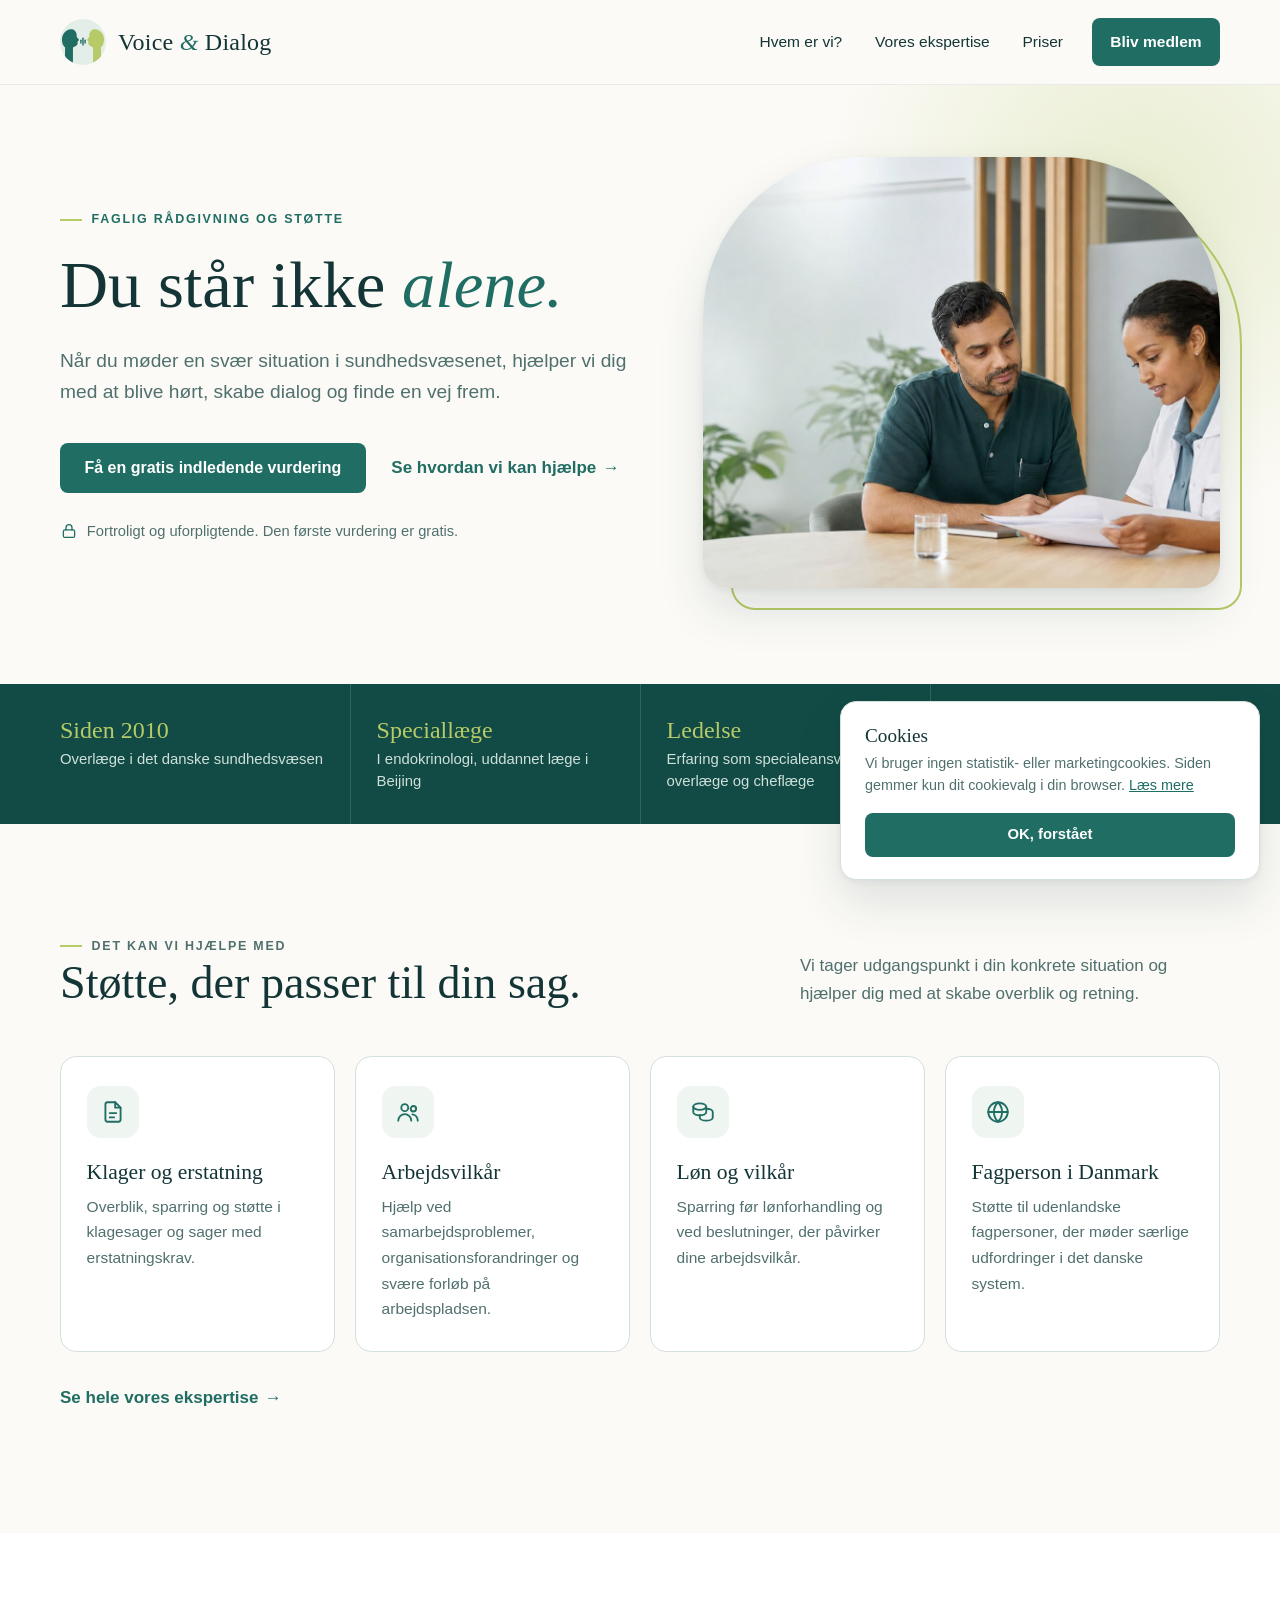
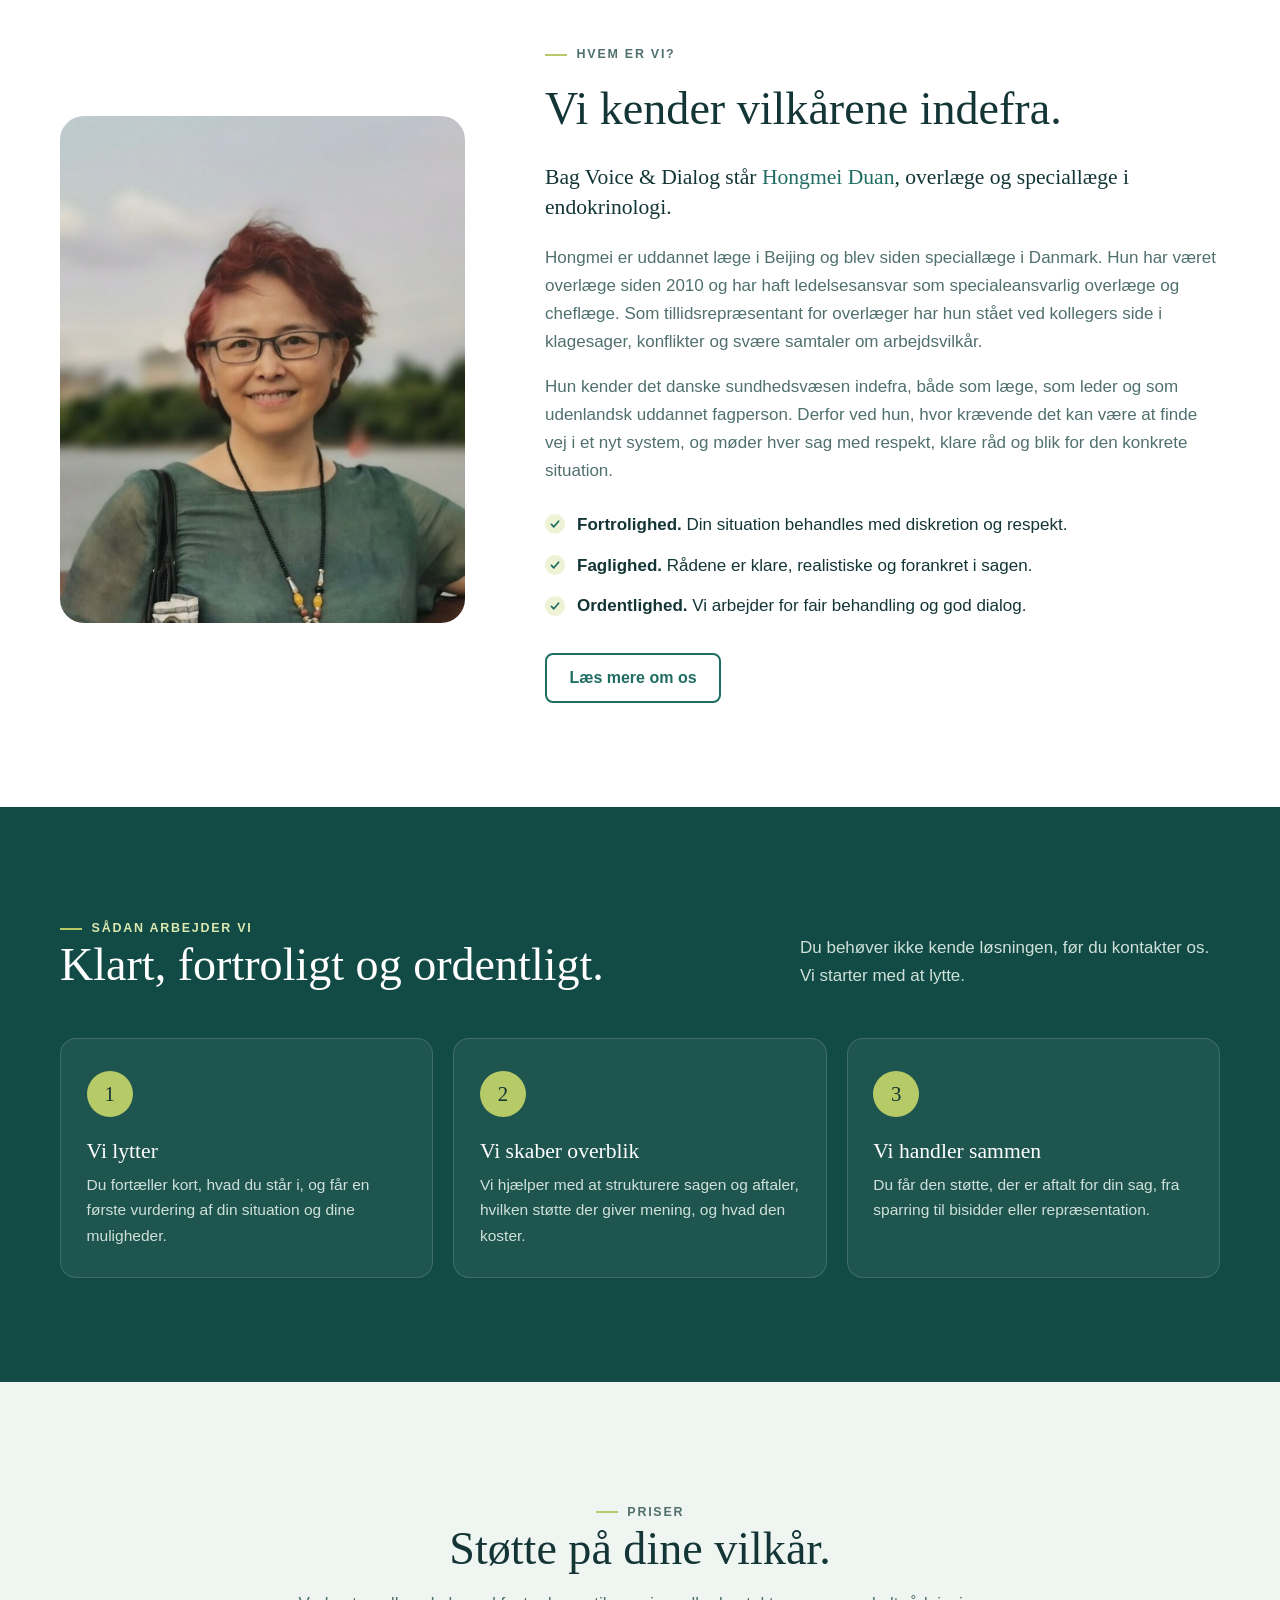
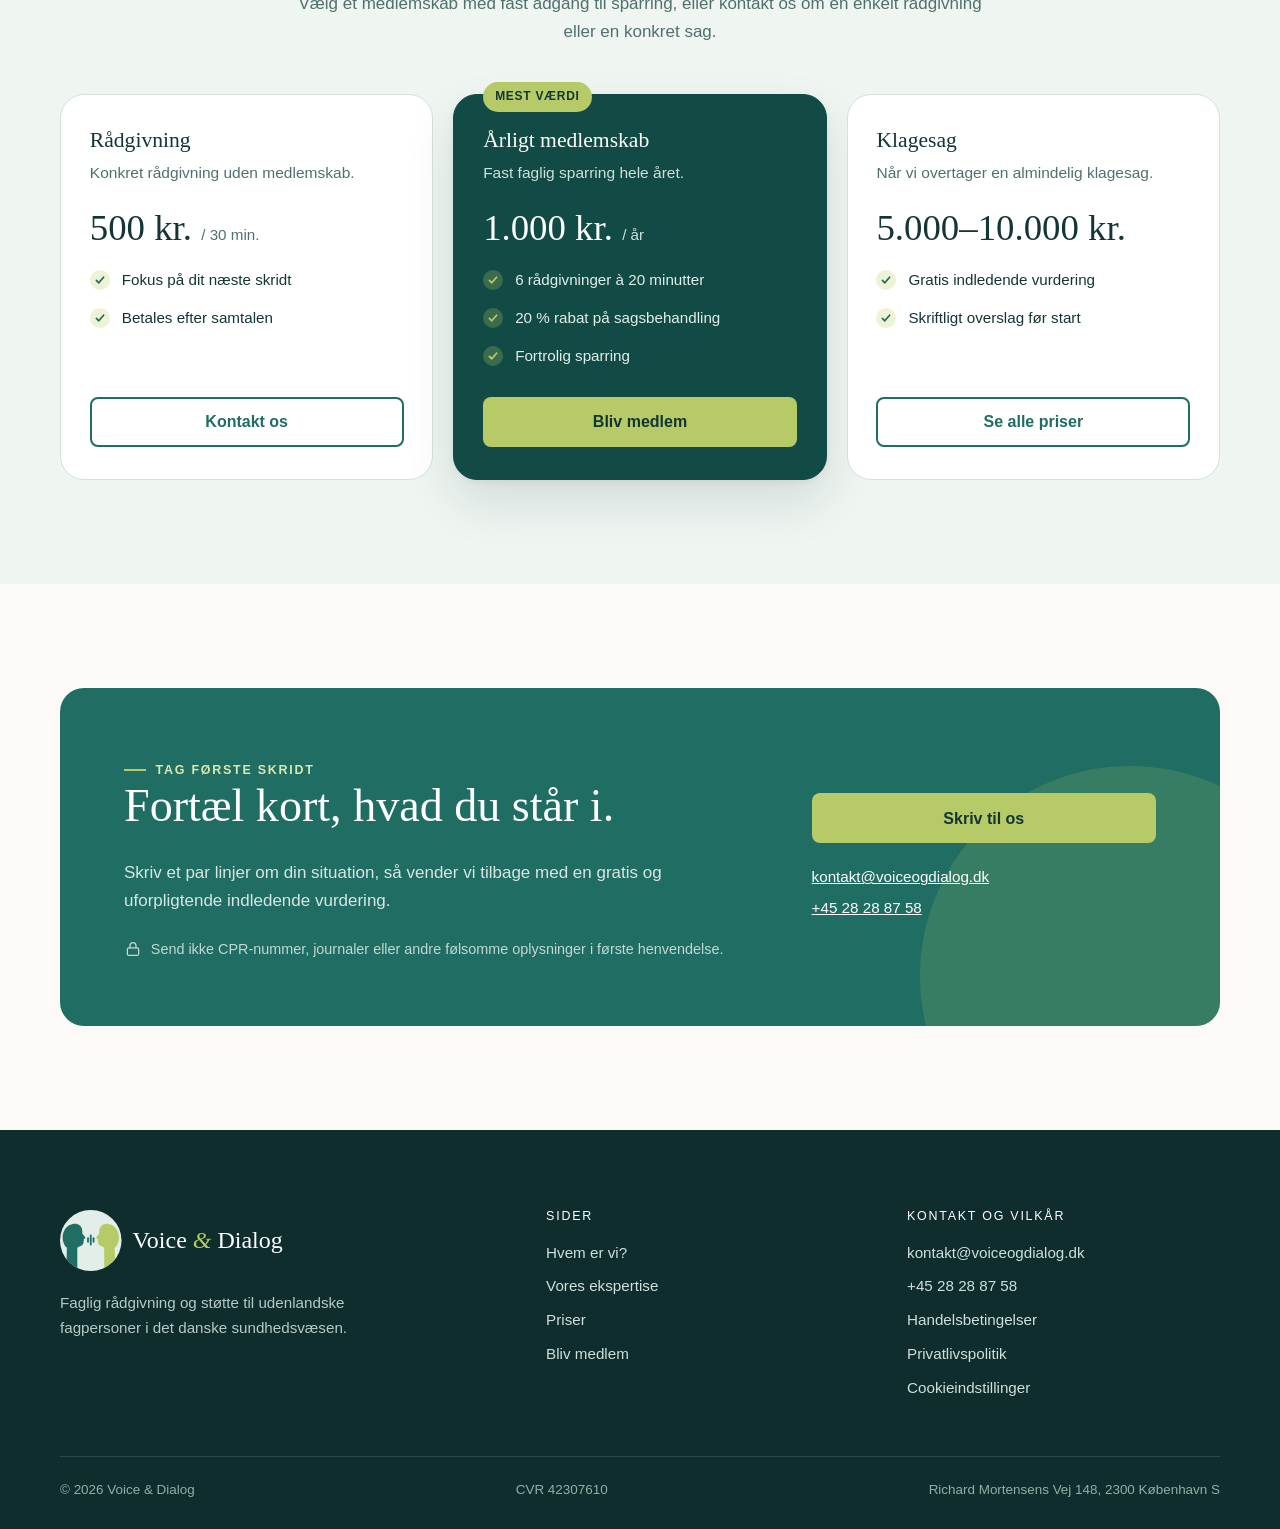
==== commit aa511ea2: "New logo, clearer Hongmei intro, contact details and VAT - New mark: two profiles facing each other " ====
--- a/index.html
+++ b/index.html
@@ -23,7 +23,7 @@
       <div class="shell header-inner">
         <a class="brand" href="index.html" aria-label="Voice &amp; Dialog, forside">
           <img src="assets/voice-dialog-mark.svg" alt="" width="46" height="46" />
-          <span><span class="brand-name">Voice <i>&amp;</i> Dialog</span><span class="brand-tagline">Din stemme. Vores støtte.</span></span>
+          <span class="brand-name">Voice <i>&amp;</i> Dialog</span>
         </a>
         <button class="menu-toggle" type="button" aria-label="Åbn menu" aria-expanded="false" aria-controls="site-nav"><span></span><span></span><span></span></button>
         <nav class="site-nav" id="site-nav" aria-label="Hovedmenu">
@@ -48,10 +48,6 @@
           </div>
           <div class="hero-media">
             <img src="assets/raadgivning-hero.jpg" alt="To sundhedsfaglige i en rolig, fortrolig samtale" width="1600" height="900" />
-            <div class="hero-badge">
-              <img src="assets/hongmei-duan.jpeg" alt="" width="54" height="54" />
-              <div><strong>Hongmei Duan</strong><span>Overlæge og speciallæge i endokrinologi</span></div>
-            </div>
           </div>
         </div>
       </section>
@@ -89,8 +85,9 @@
           <div class="person-copy">
             <p class="eyebrow">Hvem er vi?</p>
             <h2 id="about-heading">Vi kender vilkårene indefra.</h2>
-            <p>Bag Voice &amp; Dialog står Hongmei Duan, der har mange års erfaring fra sundhedsvæsenet og solid indsigt i arbejdsvilkår, organisation, samarbejde og professionel kommunikation.</p>
-            <p>Vi ved, at det kan være særligt krævende at navigere som udenlandsk fagperson i Danmark. Derfor møder vi hver sag med respekt, klare råd og blik for den konkrete situation.</p>
+            <p class="person-intro">Bag Voice &amp; Dialog står <strong>Hongmei Duan</strong>, overlæge og speciallæge i endokrinologi.</p>
+            <p>Hongmei er uddannet læge i Beijing og blev siden speciallæge i Danmark. Hun har været overlæge siden 2010 og har haft ledelsesansvar som specialeansvarlig overlæge og cheflæge. Som tillidsrepræsentant for overlæger har hun stået ved kollegers side i klagesager, konflikter og svære samtaler om arbejdsvilkår.</p>
+            <p>Hun kender det danske sundhedsvæsen indefra, både som læge, som leder og som udenlandsk uddannet fagperson. Derfor ved hun, hvor krævende det kan være at finde vej i et nyt system, og møder hver sag med respekt, klare råd og blik for den konkrete situation.</p>
             <ul class="checklist">
               <li><strong>Fortrolighed.</strong> Din situation behandles med diskretion og respekt.</li>
               <li><strong>Faglighed.</strong> Rådene er klare, realistiske og forankret i sagen.</li>
@@ -127,7 +124,7 @@
               <h3>Rådgivning</h3>
               <p>Konkret rådgivning uden medlemskab.</p>
               <p class="price">500 kr. <small>/ 30 min.</small></p>
-              <ul class="checklist"><li>Gratis indledende vurdering først</li><li>Fokus på dit næste skridt</li></ul>
+              <ul class="checklist"><li>Fokus på dit næste skridt</li><li>Betales efter samtalen</li></ul>
               <a class="button button-outline" href="#kontakt">Kontakt os</a>
             </article>
             <article class="price-card featured">
@@ -173,7 +170,7 @@
     <footer class="site-footer">
       <div class="shell footer-grid">
         <div>
-          <img class="footer-logo" src="assets/voice-dialog-logo-light.svg" alt="Voice &amp; Dialog. Din stemme. Vores støtte." width="240" height="84" />
+          <img class="footer-logo" src="assets/voice-dialog-logo-light.svg" alt="Voice &amp; Dialog" width="240" height="62" />
           <p>Faglig rådgivning og støtte til udenlandske fagpersoner i det danske sundhedsvæsen.</p>
         </div>
         <div class="footer-col">
--- a/styles.css
+++ b/styles.css
@@ -69,9 +69,8 @@
 .header-inner { min-height: 84px; display: flex; align-items: center; justify-content: space-between; gap: 2rem; }
 .brand { display: inline-flex; align-items: center; gap: .75rem; color: var(--ink); text-decoration: none; }
 .brand img { width: 46px; height: 46px; }
-.brand-name { display: block; font-family: var(--serif); font-weight: 700; font-size: 1.32rem; line-height: 1.05; }
-.brand-name i { font-style: normal; color: var(--forest); }
-.brand-tagline { display: block; margin-top: .25rem; color: var(--ink-muted); font-size: .72rem; letter-spacing: .1em; text-transform: uppercase; }
+.brand-name { display: block; font-family: var(--serif); font-size: 1.5rem; line-height: 1; letter-spacing: .01em; white-space: nowrap; }
+.brand-name i { color: var(--forest); }
 .site-nav { display: flex; align-items: center; gap: .35rem; }
 .site-nav a { color: var(--ink); text-decoration: none; font-size: .97rem; padding: .55rem .85rem; border-radius: var(--radius-sm); }
 .site-nav a:hover { background: var(--mist); }
@@ -109,10 +108,6 @@
 .hero-media { position: relative; isolation: isolate; }
 .hero-media img { width: 100%; aspect-ratio: 6 / 5; object-fit: cover; object-position: 62% 80%; border-radius: 160px 160px var(--radius-lg) var(--radius-lg); box-shadow: var(--shadow); }
 .hero-media::before { content: ""; position: absolute; inset: 28px -22px -22px 28px; border: 2px solid var(--lime); border-radius: 160px 160px var(--radius-lg) var(--radius-lg); z-index: -1; }
-.hero-badge { position: absolute; left: -36px; bottom: 40px; display: flex; align-items: center; gap: .9rem; max-width: 290px; padding: 1rem 1.2rem; background: var(--white); border-radius: var(--radius); box-shadow: var(--shadow); }
-.hero-badge img { width: 54px; height: 54px; border-radius: 50%; object-fit: cover; object-position: center 25%; box-shadow: none; aspect-ratio: auto; }
-.hero-badge strong { display: block; font-family: var(--serif); font-size: 1.05rem; font-weight: 400; }
-.hero-badge span { display: block; color: var(--ink-muted); font-size: .84rem; line-height: 1.4; }
 
 /* Fakta-bånd */
 .facts { background: var(--forest-deep); color: var(--white); }
@@ -142,8 +137,9 @@
 .person { display: grid; grid-template-columns: .75fr 1.25fr; gap: 5rem; align-items: center; }
 .person-photo { position: relative; isolation: isolate; }
 .person-photo img { width: 100%; max-height: 560px; aspect-ratio: 4 / 5; object-fit: cover; object-position: center 25%; border-radius: var(--radius-lg); }
-.person-photo::after { content: ""; position: absolute; width: 120px; height: 120px; right: -24px; bottom: -24px; border-radius: var(--radius); background: var(--lime); z-index: -1; }
-.person-role { color: var(--forest); font-weight: 700; margin-top: -.3rem; }
+.person-intro { font-family: var(--serif); font-size: 1.35rem; line-height: 1.4; color: var(--ink) !important; }
+.person-intro strong { font-weight: 400; color: var(--forest); }
+.price-note { margin-top: 1rem; font-size: .9rem; }
 .person-copy > p { color: var(--ink-muted); }
 .checklist { list-style: none; padding: 0; margin: 1.6rem 0 2rem; display: grid; gap: .8rem; }
 .checklist li { position: relative; padding-left: 2rem; }
@@ -268,8 +264,7 @@
 @media (max-width: 1020px) {
   .hero-grid, .person { grid-template-columns: 1fr; gap: 3.5rem; }
   .hero-media { max-width: 560px; }
-  .hero-badge { left: 16px; }
-  .person-photo { max-width: 420px; }
+    .person-photo { max-width: 420px; }
   .card-grid.cols-4 { grid-template-columns: repeat(2, 1fr); }
   .card-grid.cols-3, .price-cards { grid-template-columns: 1fr 1fr; }
   .facts-grid { grid-template-columns: 1fr 1fr; }
@@ -298,18 +293,15 @@
   .shell { width: calc(100% - 32px); }
   .header-inner { min-height: 72px; }
   .brand img { width: 40px; height: 40px; }
-  .brand-name { font-size: 1.18rem; }
-  .brand-tagline { font-size: .64rem; }
+  .brand-name { font-size: 1.3rem; }
   .hero { padding: 40px 0 72px; }
   .hero-media::before { inset: 16px -10px -14px 16px; }
-  .hero-badge { position: relative; left: auto; bottom: auto; margin: -48px 16px 0; max-width: none; }
-  .hero-actions .button { width: 100%; }
+    .hero-actions .button { width: 100%; }
   .card-grid.cols-2, .card-grid.cols-3, .card-grid.cols-4, .price-cards { grid-template-columns: 1fr; }
   .price-cards { gap: 1.6rem; }
   .facts-grid { grid-template-columns: 1fr; }
   .fact, .fact:nth-child(3) { border-left: 0; padding: 1.3rem 0; }
   .fact + .fact { border-top: 1px solid rgba(255, 255, 255, .14); }
-  .person-photo::after { right: -10px; bottom: -10px; width: 80px; height: 80px; }
   .cta-band { padding: 2.4rem 1.5rem; border-radius: var(--radius); }
   .page-hero { padding: 56px 0 48px; }
   .page-hero::after { width: 160px; height: 160px; right: -30px; top: auto; bottom: -30px; transform: none; }
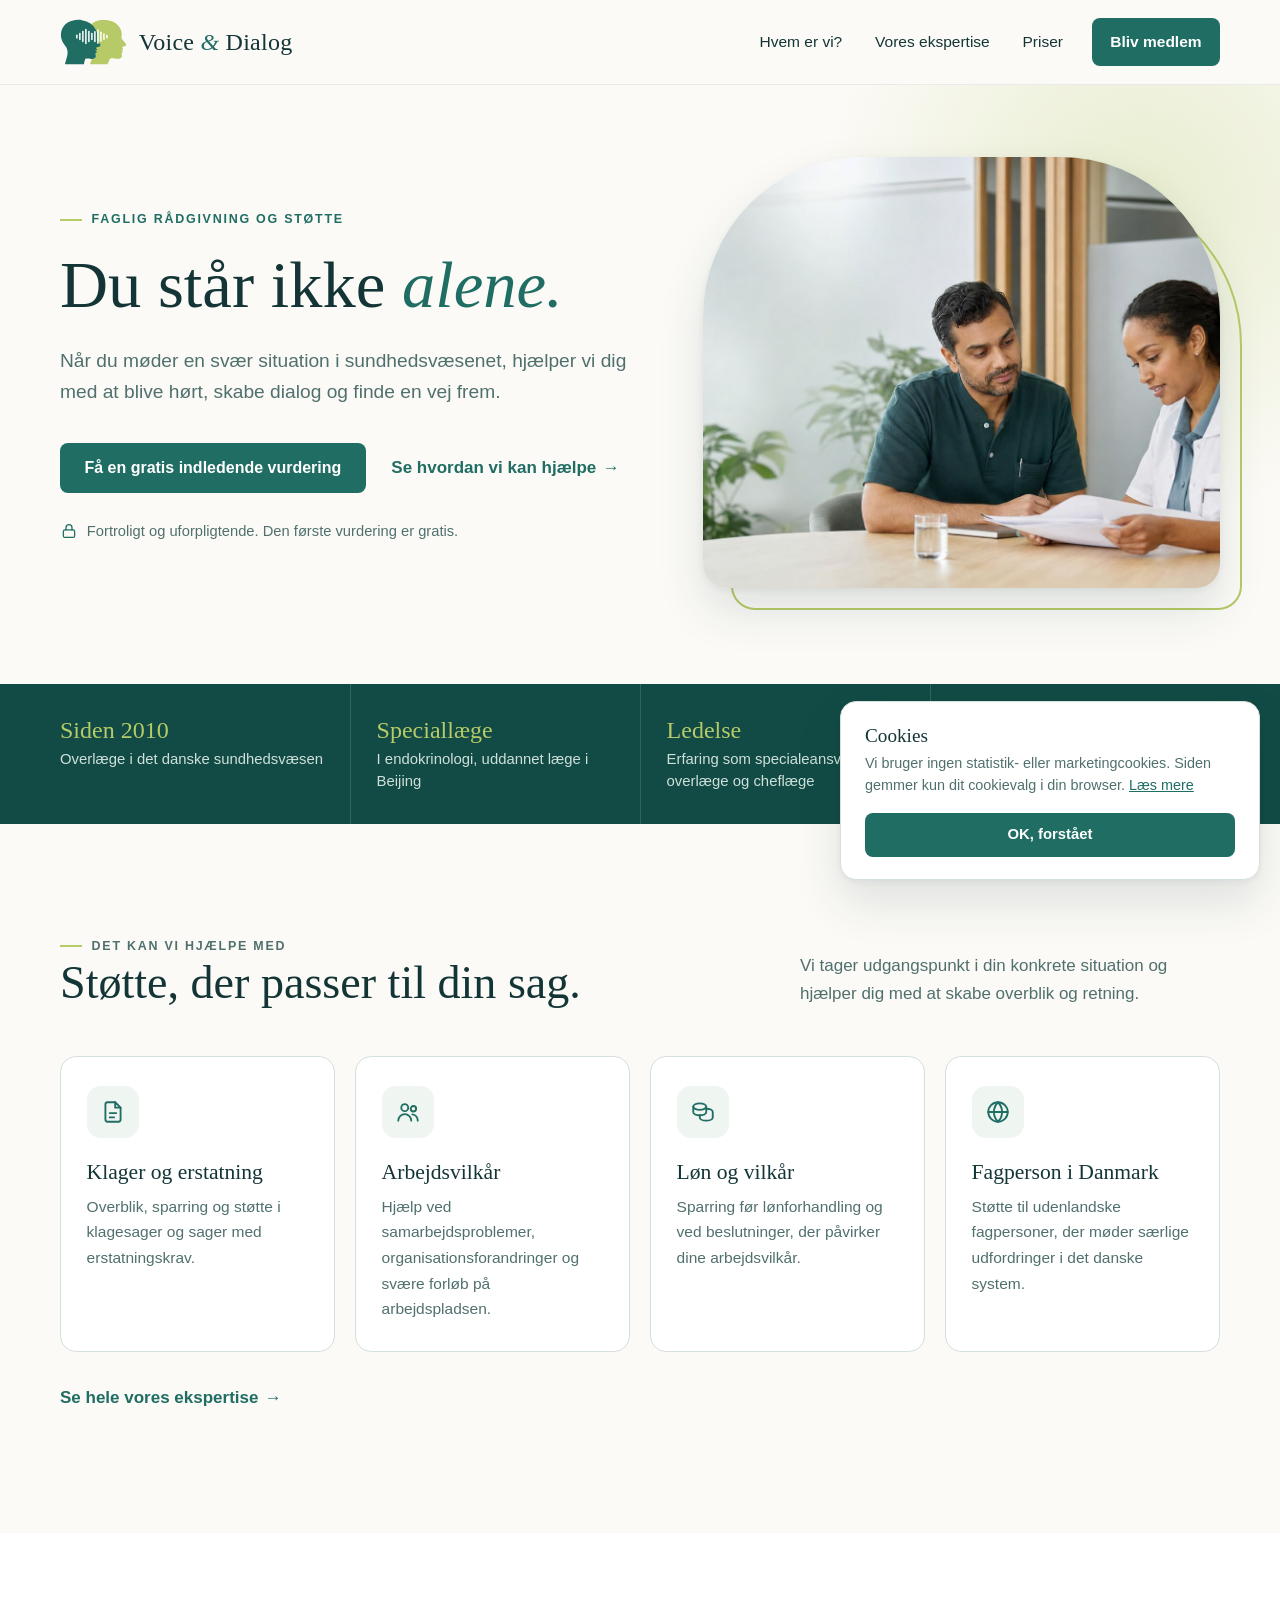
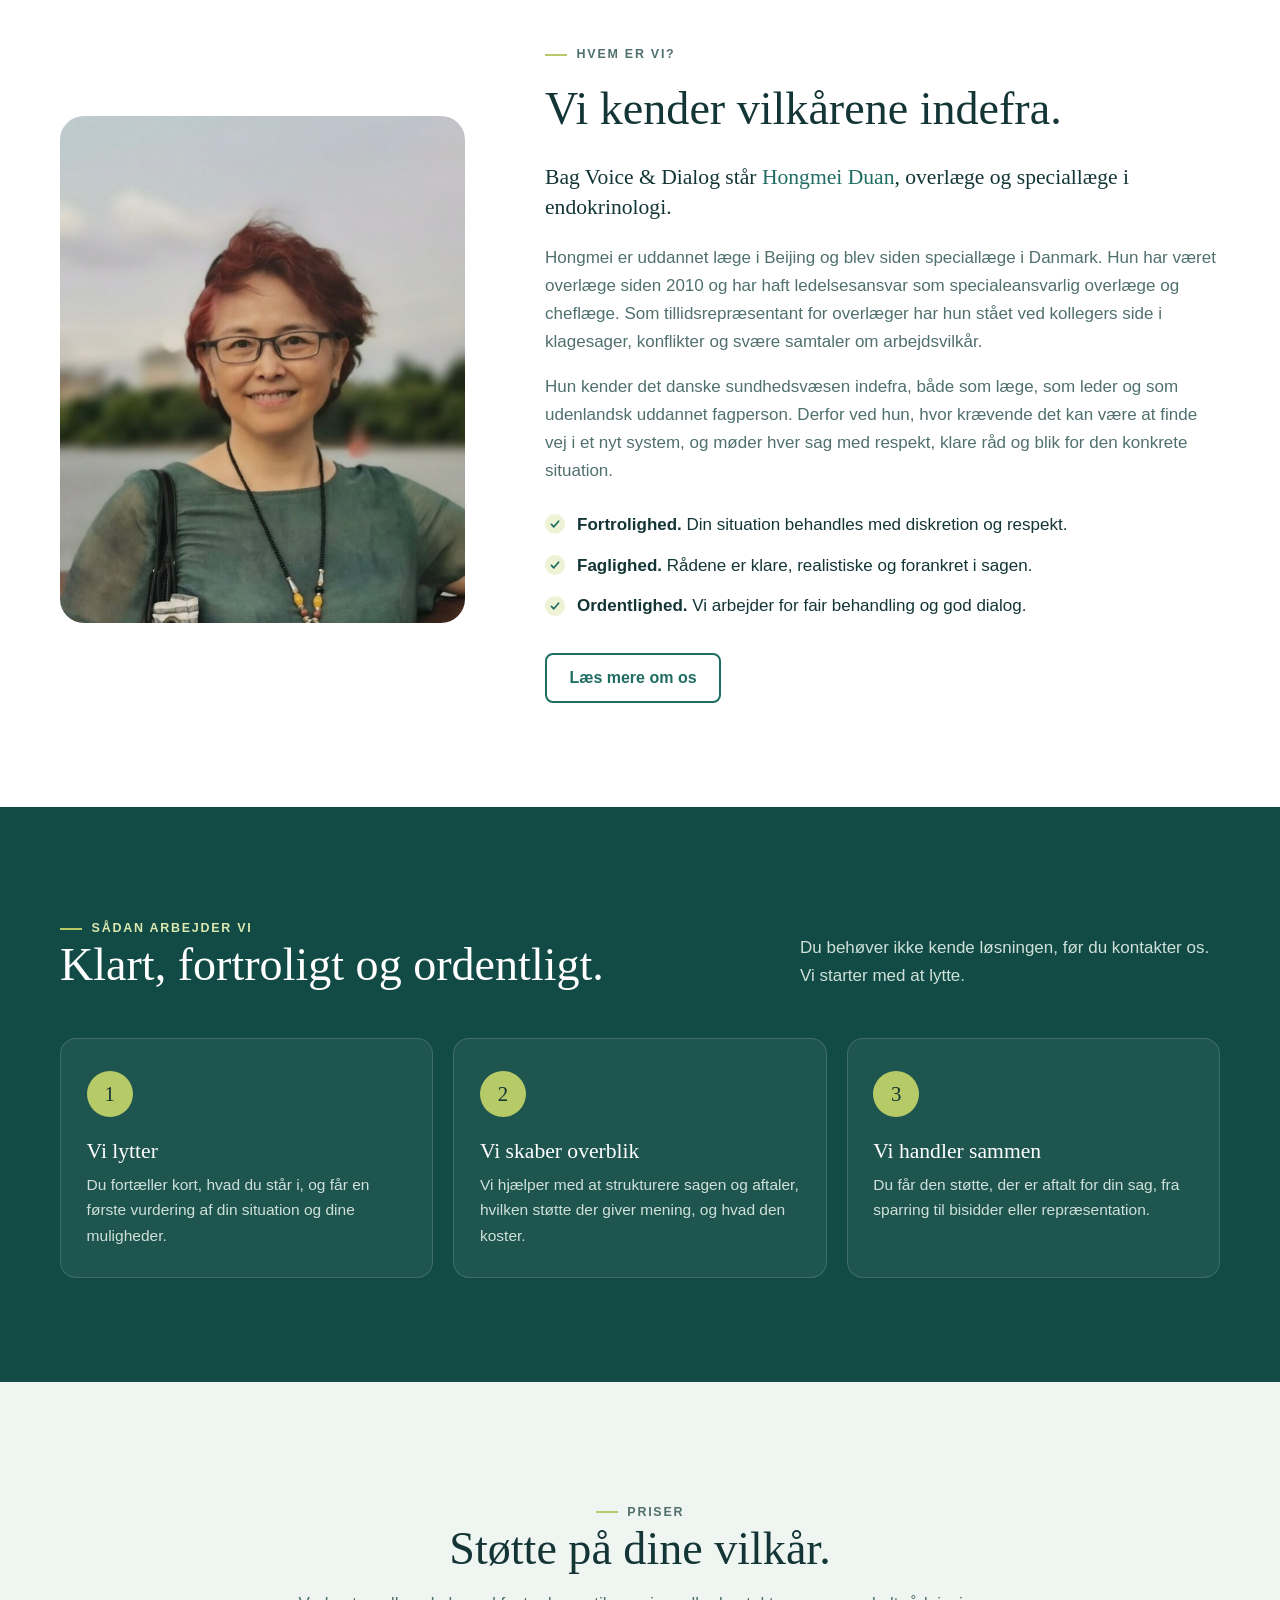
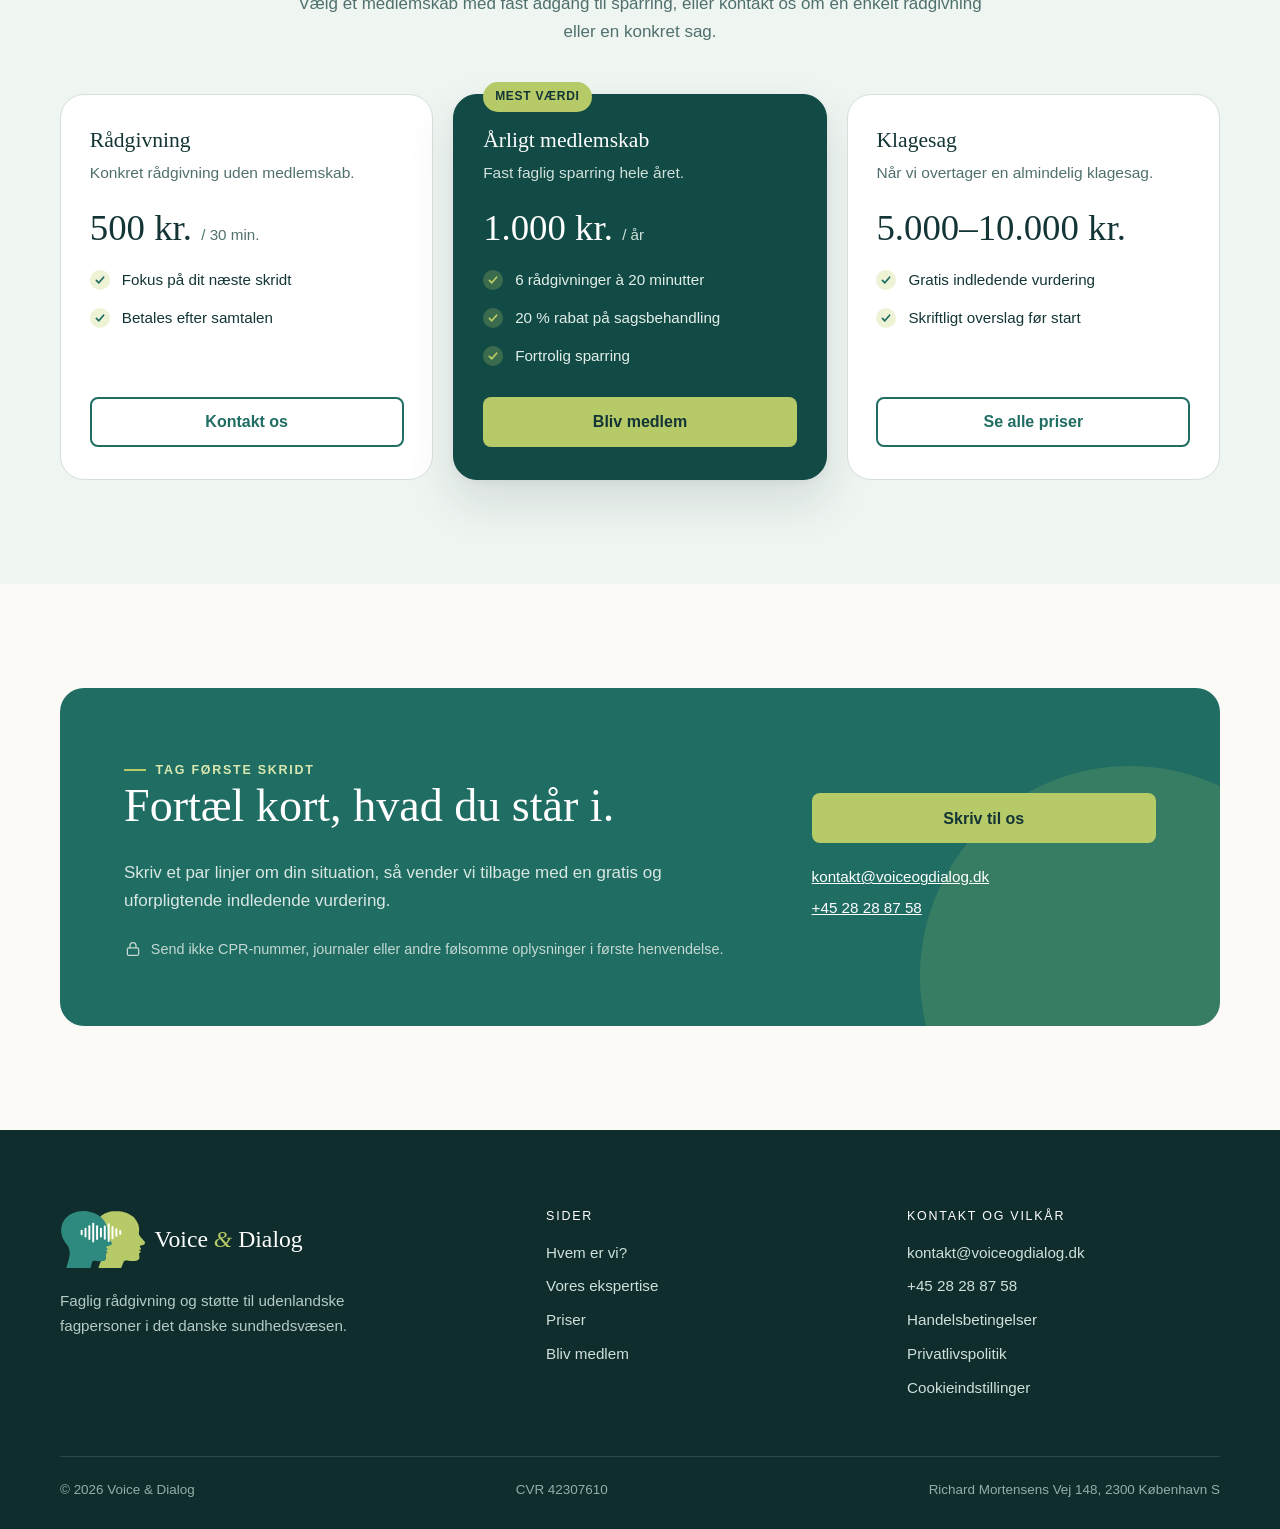
==== commit 4c7a4cd6: "Use the chosen two-profile logo across the site Dark green head in front, light green head behind, b" ====
--- a/index.html
+++ b/index.html
@@ -22,7 +22,7 @@
     <header class="site-header">
       <div class="shell header-inner">
         <a class="brand" href="index.html" aria-label="Voice &amp; Dialog, forside">
-          <img src="assets/voice-dialog-mark.svg" alt="" width="46" height="46" />
+          <img src="assets/voice-dialog-mark.svg" alt="" width="67" height="46" />
           <span class="brand-name">Voice <i>&amp;</i> Dialog</span>
         </a>
         <button class="menu-toggle" type="button" aria-label="Åbn menu" aria-expanded="false" aria-controls="site-nav"><span></span><span></span><span></span></button>
@@ -170,7 +170,7 @@
     <footer class="site-footer">
       <div class="shell footer-grid">
         <div>
-          <img class="footer-logo" src="assets/voice-dialog-logo-light.svg" alt="Voice &amp; Dialog" width="240" height="62" />
+          <img class="footer-logo" src="assets/voice-dialog-logo-light.svg" alt="Voice &amp; Dialog" width="260" height="59" />
           <p>Faglig rådgivning og støtte til udenlandske fagpersoner i det danske sundhedsvæsen.</p>
         </div>
         <div class="footer-col">
--- a/styles.css
+++ b/styles.css
@@ -68,7 +68,7 @@
 .site-header { position: sticky; top: 0; z-index: 30; background: rgba(251, 250, 246, .94); backdrop-filter: blur(10px); border-bottom: 1px solid rgba(20, 53, 54, .07); }
 .header-inner { min-height: 84px; display: flex; align-items: center; justify-content: space-between; gap: 2rem; }
 .brand { display: inline-flex; align-items: center; gap: .75rem; color: var(--ink); text-decoration: none; }
-.brand img { width: 46px; height: 46px; }
+.brand img { width: auto; height: 46px; }
 .brand-name { display: block; font-family: var(--serif); font-size: 1.5rem; line-height: 1; letter-spacing: .01em; white-space: nowrap; }
 .brand-name i { color: var(--forest); }
 .site-nav { display: flex; align-items: center; gap: .35rem; }
@@ -188,7 +188,7 @@
 
 /* Undersider */
 .page-hero { position: relative; overflow: hidden; background: var(--mist); padding: 88px 0 72px; }
-.page-hero::after { content: ""; position: absolute; right: 6%; top: 50%; width: 260px; height: 260px; transform: translateY(-50%); background: url('assets/voice-dialog-mark.svg') center / contain no-repeat; opacity: .12; pointer-events: none; }
+.page-hero::after { content: ""; position: absolute; right: 6%; top: 50%; width: 340px; height: 240px; transform: translateY(-50%); background: url('assets/voice-dialog-mark.svg') center / contain no-repeat; opacity: .1; pointer-events: none; }
 .page-hero h1 { max-width: 820px; }
 .page-hero .lead { margin: 0; }
 .breadcrumb { font-size: .88rem; color: var(--ink-muted); margin-bottom: 1.4rem; }
@@ -229,7 +229,7 @@
 /* Footer */
 .site-footer { background: var(--footer); color: #cfe0da; padding: 80px 0 28px; font-size: .95rem; }
 .footer-grid { display: grid; grid-template-columns: 1.4fr 1fr 1fr; gap: 3rem; }
-.footer-logo { width: 240px; height: auto; margin-bottom: 1.2rem; }
+.footer-logo { width: 260px; height: auto; margin-bottom: 1.2rem; }
 .footer-grid p { margin: 0; max-width: 340px; color: #b5cac4; }
 .footer-col h2 { font-family: var(--sans); font-size: .78rem; letter-spacing: .14em; text-transform: uppercase; color: var(--white); margin-bottom: 1rem; }
 .footer-col ul { list-style: none; margin: 0; padding: 0; display: grid; gap: .55rem; }
@@ -257,7 +257,7 @@
 
 /* 404 */
 .not-found { text-align: center; padding: 140px 0; }
-.not-found img { width: 120px; margin: 0 auto 2rem; }
+.not-found img { width: 174px; margin: 0 auto 2rem; }
 .not-found .lead { margin: 0 auto 2rem; }
 
 /* Responsiv */
@@ -292,7 +292,7 @@
   body { font-size: 16px; }
   .shell { width: calc(100% - 32px); }
   .header-inner { min-height: 72px; }
-  .brand img { width: 40px; height: 40px; }
+  .brand img { width: auto; height: 38px; }
   .brand-name { font-size: 1.3rem; }
   .hero { padding: 40px 0 72px; }
   .hero-media::before { inset: 16px -10px -14px 16px; }
@@ -304,7 +304,7 @@
   .fact + .fact { border-top: 1px solid rgba(255, 255, 255, .14); }
   .cta-band { padding: 2.4rem 1.5rem; border-radius: var(--radius); }
   .page-hero { padding: 56px 0 48px; }
-  .page-hero::after { width: 160px; height: 160px; right: -30px; top: auto; bottom: -30px; transform: none; }
+  .page-hero::after { width: 200px; height: 140px; right: -30px; top: auto; bottom: -30px; transform: none; }
   .page-content { padding-top: 56px; }
   .portrait-inline { grid-template-columns: 1fr; }
   .portrait-inline img { max-width: 320px; }
